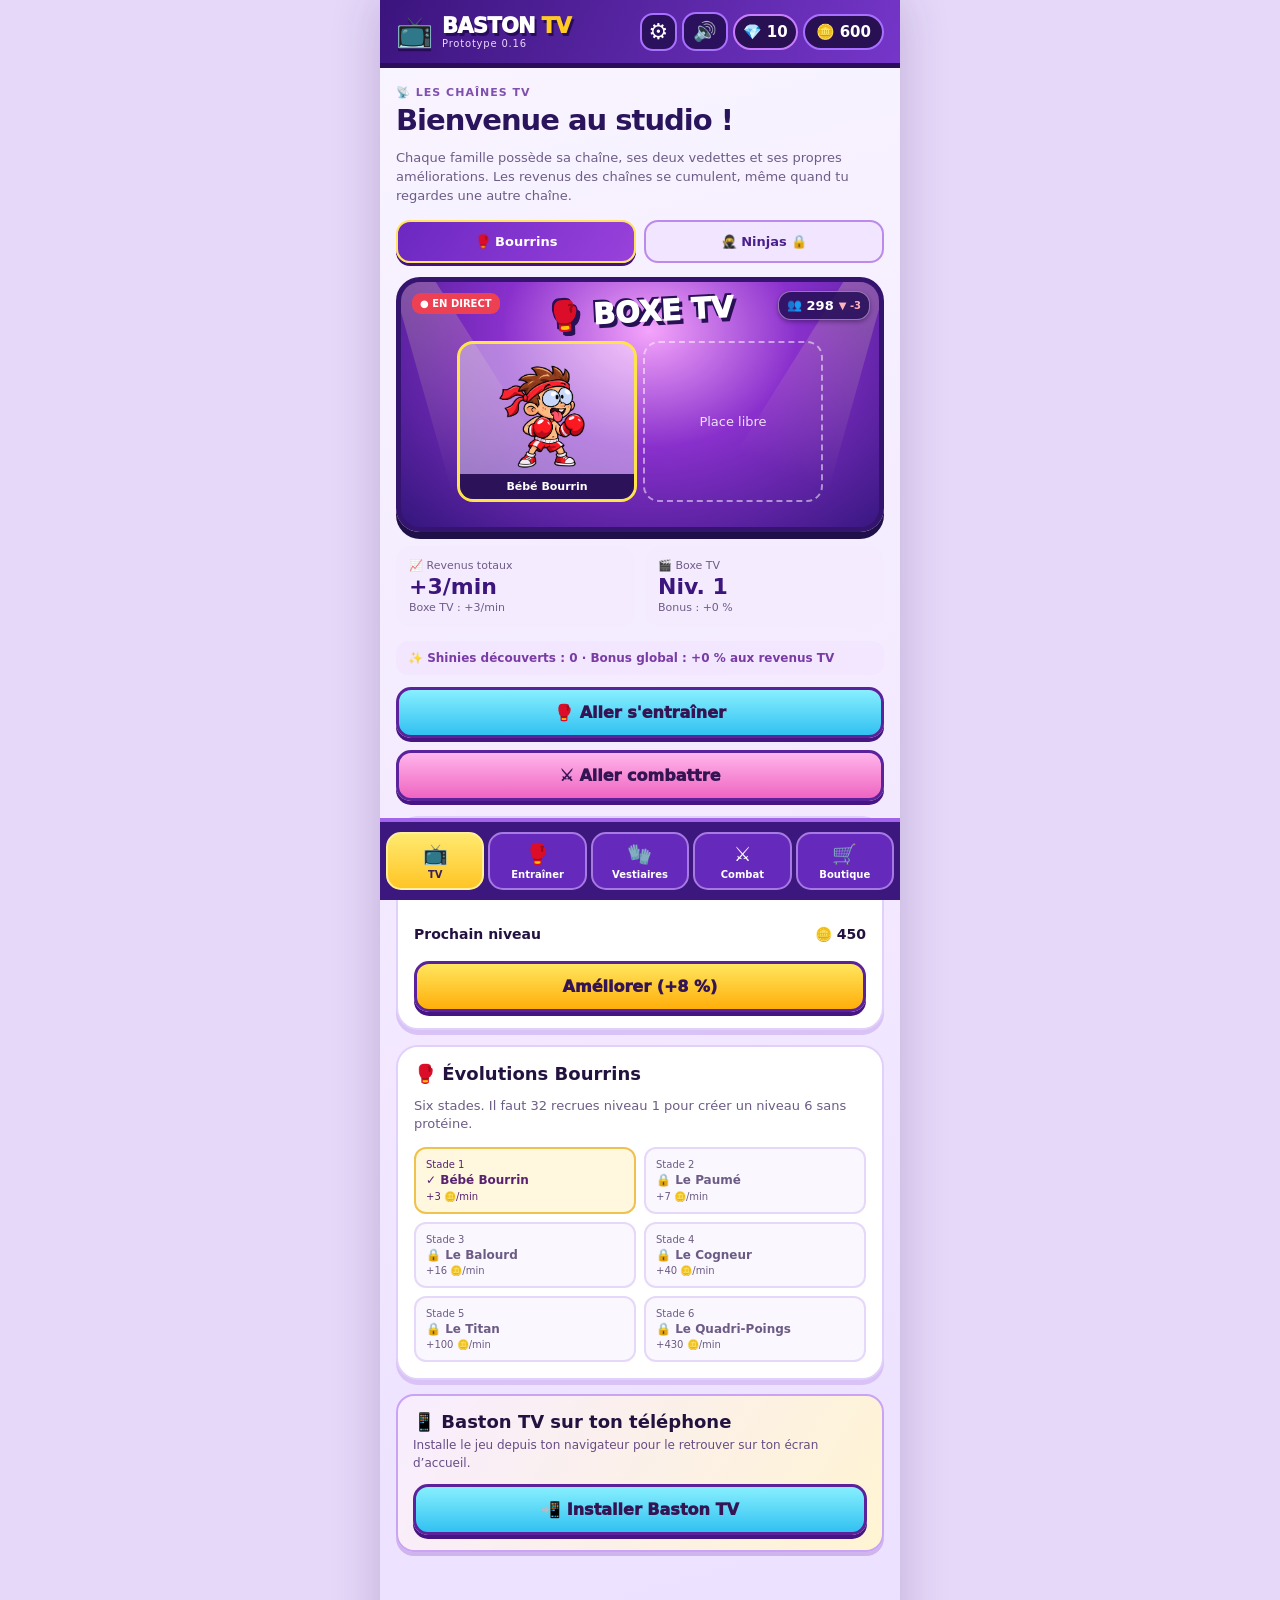
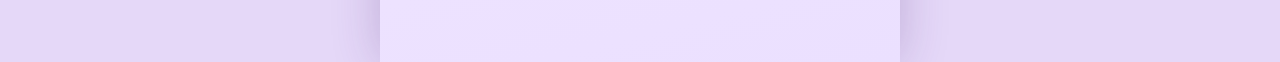
==== index.html @ b224897b "Add files via upload" ====
<!doctype html>
<html lang="fr">
<head>
  <meta charset="UTF-8">
  <meta name="viewport" content="width=device-width, initial-scale=1, viewport-fit=cover">
  <meta name="theme-color" content="#5421a8">
  <meta name="description" content="Baston TV : collectionne des boxeurs, frappe les points faibles et fais grandir ta chaîne !">
  <link rel="manifest" href="./manifest.webmanifest">
  <link rel="icon" type="image/png" href="./assets/icon-192.png">
  <link rel="apple-touch-icon" href="./assets/icon-192.png">
  <link rel="stylesheet" href="./styles.css">
  <title>Baston TV — Prototype 0.16</title>
</head>
<body>
  <div class="app-shell">
    <header class="topbar">
      <div class="brand"><span class="brand-icon" aria-hidden="true">📺</span><div><strong>BASTON <span>TV</span></strong><small>Prototype 0.16</small></div></div>
      <div class="header-tools"><button class="settings-toggle" type="button" data-view="settings" title="Paramètres" aria-label="Ouvrir les paramètres">⚙️</button><button id="sound-toggle" class="sound-toggle" type="button" data-action="toggle-sound" aria-pressed="true" aria-label="Couper les sons" title="Activer ou couper les sons">🔊</button><div class="money gem-balance" aria-label="Solde de gemmes"><span aria-hidden="true">💎</span><strong id="gems-live">10</strong></div><div class="money" aria-label="Solde de pièces"><span aria-hidden="true">🪙</span><strong id="coins-live">600</strong></div></div>
    </header>
    <main id="screen" class="screen" aria-live="polite"></main>
    <nav class="navbar" aria-label="Navigation principale">
      <button class="nav-btn selected" type="button" data-view="home"><span aria-hidden="true">📺</span><small>TV</small></button>
      <button class="nav-btn" type="button" data-view="gym"><span aria-hidden="true">🥊</span><small>Entraîner</small></button>
      <button class="nav-btn" type="button" data-view="collection"><span aria-hidden="true">🧤</span><small>Vestiaires</small></button>
      <button class="nav-btn" type="button" data-view="combat"><span aria-hidden="true">⚔️</span><small>Combat</small></button>
      <button class="nav-btn" type="button" data-view="later"><span aria-hidden="true">🛒</span><small>Boutique</small></button>
    </nav>
  </div>
  <div id="toast" class="toast" role="status" aria-live="polite"></div>
  <dialog class="install-dialog" id="install-dialog" aria-labelledby="install-title"><h2 id="install-title">📱 Installer Baston TV</h2><div id="install-help"></div><form method="dialog"><button type="submit" class="install-close">Compris !</button></form></dialog>
  <script defer src="./app.js"></script>
</body>
</html>
---- styles.css ----
:root{color-scheme:light;--violet:#6321bc;--deep:#2a1558;--gold:#ffca24;--cyan:#27d0ea;--pink:#ed52bc;--paper:#fffaf2;--mist:#f4ebff;--line:#e1d0fa;--shadow:0 6px 0 #3e187e; font-family:system-ui,-apple-system,"Segoe UI",sans-serif}
*{box-sizing:border-box}html,body{margin:0;min-height:100%;background:#e5d8f8;color:#231240}body{display:flex;justify-content:center}button{font:inherit;cursor:pointer;touch-action:manipulation}button:focus-visible{outline:3px solid #ffbe15;outline-offset:3px}.app-shell{width:min(100%,520px);min-height:100dvh;background:linear-gradient(165deg,#f9f5ff 0,#f2e7ff 62%,#ebe0ff 100%);display:flex;flex-direction:column;position:relative;box-shadow:0 0 45px #4d27743d}.topbar{position:sticky;top:0;z-index:10;padding:calc(env(safe-area-inset-top) + 12px) 16px 12px;background:linear-gradient(115deg,#3b147d,#7536c9);color:white;display:flex;justify-content:space-between;align-items:center;box-shadow:0 5px 0 #2b0d59}.brand{display:flex;align-items:center;gap:9px}.brand-icon{font-size:30px;filter:drop-shadow(0 3px 0 #260c59)}.brand strong{font-weight:1000;letter-spacing:-.7px;display:block;font-size:21px;text-shadow:2px 3px #290b5b}.brand strong span{color:var(--gold)}.brand small{display:block;font-size:10px;color:#ebd5ff;letter-spacing:.8px}.money{display:flex;align-items:center;gap:5px;background:#281052;border:2px solid #a970ff;border-radius:30px;padding:7px 11px;font-size:15px;white-space:nowrap}.screen{padding:18px 16px 28px;flex:1}.navbar{position:sticky;bottom:0;z-index:11;display:grid;grid-template-columns:repeat(4,1fr);gap:6px;background:#3c177e;padding:10px 10px calc(env(safe-area-inset-bottom) + 10px);border-top:4px solid #a264eb}.nav-btn{display:flex;flex-direction:column;align-items:center;gap:3px;background:#652abb;color:white;border:2px solid #a779e3;border-radius:15px;padding:8px 1px;min-width:0}.nav-btn span{font-size:23px}.nav-btn small{font-size:11px;font-weight:800}.nav-btn.selected{background:linear-gradient(#ffe96f,#ffc525);color:#3b2059;border-color:#ffef9a}.kicker{display:inline-flex;align-items:center;gap:6px;font-size:11px;font-weight:900;letter-spacing:1px;color:#8050ae;text-transform:uppercase}.h1{margin:5px 0 8px;font-size:29px;line-height:1.08;letter-spacing:-1px;color:#2a145c}.muted{color:#6c5d86;font-size:13px;line-height:1.45}.pill{display:inline-block;border-radius:100px;background:#eee1ff;color:#6823b9;font-weight:850;padding:6px 11px;font-size:12px}.card{background:#fff;border:2px solid var(--line);border-radius:22px;padding:16px;margin-top:15px;box-shadow:0 5px 0 #d9c2f5}.card h2{margin:0 0 10px;font-size:18px}.tv-stage{background:radial-gradient(ellipse at 52% 20%,#f4a4fb 0,#8930cc 42%,#33167c 100%);border-radius:24px;border:5px solid #35146f;min-height:255px;position:relative;overflow:hidden;box-shadow:0 7px 0 #1f1049}.tv-stage::before,.tv-stage::after{content:"";position:absolute;top:-30px;width:100px;height:230px;opacity:.25;background:linear-gradient(#fff8a4,#fff0);clip-path:polygon(33% 0,66% 0,100% 100%,0 100%)}.tv-stage::before{left:0;transform:rotate(-24deg)}.tv-stage::after{right:0;transform:rotate(24deg)}.stage-logo{position:relative;z-index:1;text-align:center;color:#fff;transform:rotate(-3deg);font-size:29px;font-weight:1000;text-shadow:3px 4px 0 #281055,-2px -2px 0 #281055;margin-top:13px}.stage-logo span{color:#ffde25}.on-air{position:relative;z-index:1;display:flex;gap:6px;justify-content:center;margin:12px 12px 0}.fighter-onair{background:#fff6;border:3px solid #fee34b;border-radius:16px;flex:1;max-width:180px;text-align:center;overflow:hidden;min-height:153px}.fighter-onair img{display:block;width:100%;height:130px;object-fit:contain;object-position:bottom}.fighter-onair strong{display:block;background:#2b1259;color:#fff;padding:6px 2px;font-size:11px}.empty-slot{display:flex;align-items:center;justify-content:center;color:white;opacity:.85;border:2px dashed #fff9;border-radius:16px;flex:1;max-width:180px;font-size:13px}.live-label{position:absolute;top:11px;left:11px;z-index:2;background:#ee4053;color:white;border-radius:9px;padding:5px 8px;font-size:10px;font-weight:900}.stat-grid{display:grid;grid-template-columns:1fr 1fr;gap:10px;margin-top:14px}.stat{background:var(--mist);border-radius:15px;padding:13px;display:flex;flex-direction:column;gap:2px}.stat b{font-size:22px;color:#3d167d}.stat small{font-size:11px;color:#6e5c87}.action{background:linear-gradient(180deg,#ffe65d,#ffae0a);color:#351453;border:3px solid #5c229c;border-radius:15px;padding:13px 15px;font-weight:1000;box-shadow:0 4px 0 #471483;width:100%;margin-top:12px}.action.secondary{background:linear-gradient(180deg,#88efff,#31c1f1)}.action.pink{background:linear-gradient(180deg,#ffb5eb,#ef65c1)}.action:disabled{filter:grayscale(.85);opacity:.58;cursor:not-allowed;box-shadow:none}.action:active:not(:disabled){transform:translateY(3px);box-shadow:0 1px 0 #471483}.subnote{font-size:11px;color:#817193;margin:12px 0 0}.tip{background:#fff8de;border:1px solid #f9e197;padding:12px 14px;border-radius:14px;font-size:12px;line-height:1.45;margin-top:15px}.price{display:flex;justify-content:space-between;align-items:center;font-size:14px;font-weight:750;padding:7px 0}.bag-arena{background:linear-gradient(#d1bdf2 0 17%,#fff 17% 86%,#d8bddb 86%);min-height:345px;border:3px solid #6c37a7;border-radius:21px;display:flex;justify-content:center;align-items:center;position:relative;overflow:hidden;user-select:none;touch-action:manipulation}.bag-cable{position:absolute;height:48px;width:9px;top:0;background:repeating-linear-gradient(0deg,#29203d 0 8px,#635579 8px 11px);border-radius:3px}.bag{width:min(54%,215px);height:285px;position:relative;margin-top:20px;border-radius:43% 43% 22% 22%/18% 18% 10% 10%;background:linear-gradient(100deg,#8d183e,#f44955 24%,#cc294a 71%,#771848);border:5px solid #4b1745;box-shadow:inset 14px 2px 12px #ffffff35,12px 10px 0 #27115828}.bag::after{content:"★";position:absolute;top:44%;left:50%;transform:translate(-50%,-50%);font-size:60px;color:#ffd65b6b;pointer-events:none}.spot{position:absolute;z-index:2;width:62px;height:62px;border:4px solid white;border-radius:50%;background:radial-gradient(circle,#ffe856 0 20%,#ff8d22 22% 38%,#ec315a 40% 60%,#ffffff 62% 66%,#fe3a7c 69%);transform:translate(-50%,-50%);box-shadow:0 0 0 5px #fff7,0 0 24px #ffdd35;animation:pop .15s ease-out;touch-action:manipulation}@keyframes pop{from{transform:translate(-50%,-50%) scale(.5)}to{transform:translate(-50%,-50%) scale(1)}}.train-stat{display:flex;justify-content:space-between;gap:6px;font-size:13px;font-weight:900;padding:8px 0}.progress{background:#eee5f5;border-radius:100px;overflow:hidden;height:12px;border:1px solid #dbcaec}.progress > span{display:block;background:linear-gradient(90deg,#ffbd24,#ffeb68);height:100%;width:0%;transition:width .12s linear}.eq-grid{display:grid;grid-template-columns:repeat(2,1fr);gap:10px}.eq-item{display:flex;align-items:center;justify-content:space-between;border:2px solid #ead6ff;border-radius:14px;padding:12px;background:#fcf9ff;font-size:14px;font-weight:750}.eq-item span:first-child{font-size:23px;margin-right:7px}.eq-item.ready{border-color:#94d69f;background:#effff3}.fighter-grid{display:grid;grid-template-columns:repeat(2,1fr);gap:12px}.fighter-card{background:#faf6ff;border:2px solid #dec9fc;border-radius:15px;overflow:hidden;text-align:center}.fighter-card img{width:100%;height:130px;object-fit:contain}.fighter-card b{display:block;font-size:13px;padding:1px 5px}.fighter-card small{display:block;padding:2px 5px 10px;color:#775e91}.fusion-line{display:flex;align-items:center;gap:8px;justify-content:space-between;background:#f6eefe;border-radius:13px;padding:10px 12px;margin:8px 0;font-size:13px;font-weight:750}.fusion-line button{border-radius:9px;background:#7029c3;color:#fff;border:0;padding:8px 10px;font-weight:900;font-size:12px}.welcome{display:flex;gap:10px;align-items:center}.welcome img{width:88px;height:94px;object-fit:contain}.reward-list{display:flex;gap:8px;flex-wrap:wrap;margin-top:10px}.reward-bubble{background:#f0e1ff;border:2px solid #d6b6f7;border-radius:100px;padding:8px 11px;font-weight:850;font-size:13px}.toast{position:fixed;z-index:99;bottom:96px;max-width:min(90vw,440px);left:50%;transform:translate(-50%,15px);background:#28124b;color:#fff;padding:12px 16px;border-radius:14px;box-shadow:0 4px 12px #150b3c5b;text-align:center;font-weight:750;font-size:13px;opacity:0;pointer-events:none;transition:opacity .2s,transform .2s}.toast.visible{opacity:1;transform:translate(-50%,0)}.mini-muted{font-size:12px;color:#75648c}.mini-title{margin:0 0 4px;font-weight:900;font-size:16px}.soon{opacity:.72;text-align:center;padding:28px 12px}.soon .big{font-size:55px}@media(prefers-reduced-motion:reduce){*,*:before,*:after{animation-duration:.01ms!important;transition:none!important}}@media(max-width:365px){.screen{padding:14px 11px}.topbar{padding-left:11px;padding-right:11px}.stat b{font-size:19px}.on-air{margin-left:7px;margin-right:7px}}


/* v0.2 — Les sprites sont nos images fixes : CSS leur ajoute deux poses simples. */
.navbar{grid-template-columns:repeat(5,minmax(0,1fr));gap:4px;padding-left:6px;padding-right:6px}
.nav-btn{padding:8px 0}
.nav-btn span{font-size:20px}
.nav-btn small{font-size:10px}
.breathing{animation:idle-bob 1.35s ease-in-out infinite alternate;transform-origin:50% 86%;will-change:transform}
.fighter-onair:nth-child(2) img{animation-delay:-.6s}
@keyframes idle-bob{0%{transform:translateY(2px) rotate(-1deg) scaleY(.985)}100%{transform:translateY(-5px) rotate(1.2deg) scaleY(1.015)}}
.gym-boxer{position:absolute;z-index:2;bottom:4px;left:-7px;width:34%;max-width:142px;max-height:220px;object-fit:contain;object-position:bottom;pointer-events:none;filter:drop-shadow(0 6px 1px #29134d55)}
.gym-boxer.gym-punch{animation:gym-strike .33s ease-out 1}
.bag.bag-hit{animation:bag-impact .34s ease-in-out 1}
@keyframes gym-strike{0%,100%{transform:translateX(0) rotate(0)}45%{transform:translateX(22px) rotate(9deg) scale(1.06)}}
@keyframes bag-impact{0%,100%{transform:rotate(0)}35%{transform:rotate(7deg) translateX(8px)}75%{transform:rotate(-3deg) translateX(-3px)}}
.fight-top{display:flex;gap:8px;align-items:center;margin:15px 0}
.combat-unit{flex:1;min-width:0;font-size:12px}
.combat-unit strong{display:block;white-space:nowrap;overflow:hidden;text-overflow:ellipsis}
.combat-unit.right{text-align:right}
.combat-unit small{display:block;font-size:11px;margin-top:4px;color:#645279;font-weight:800}
.versus-label{color:#7a2ccc;font-weight:1000;font-size:18px;text-shadow:1px 1px white}
.hpbar{height:13px;background:#efc8ce;border:2px solid #672d63;border-radius:12px;overflow:hidden;margin-top:4px}
.hpbar span{display:block;height:100%;background:linear-gradient(90deg,#56d98a,#19ab67);transition:width .24s ease-out}
.fight-arena{height:298px;position:relative;overflow:hidden;border:5px solid #40167f;border-radius:22px;background:radial-gradient(ellipse at 50% 30%,#a0dbff 0%,#758fea 35%,#6429a8 80%,#42167b 100%);box-shadow:0 7px 0 #2c0f56}
.fight-arena:before{content:"";position:absolute;inset:5% 0 25%;background:repeating-linear-gradient(90deg,transparent 0 28px,#ffffff12 28px 34px);opacity:.5}
.fight-live{position:absolute;top:10px;left:10px;color:white;background:#ef3660;border-radius:8px;padding:5px 9px;font-size:10px;font-weight:1000;z-index:3}
.ring-glow{position:absolute;left:10%;width:80%;height:90%;background:radial-gradient(ellipse at 50% 50%,#c7d7ff60,transparent 70%)}
.ring-floor{position:absolute;bottom:0;left:0;width:100%;height:26%;border-top:6px solid #fff4a8;background:repeating-linear-gradient(90deg,#44217b,#44217b 26px,#512484 26px,#512484 52px)}
.fight-actor{position:absolute;bottom:15%;width:48%;height:78%;z-index:2;display:flex;align-items:flex-end;justify-content:center;transform-origin:50% 90%}
.fight-actor img{display:block;width:100%;height:100%;object-fit:contain;object-position:center bottom;filter:drop-shadow(0 9px 2px #130c3540)}
.player-actor{left:2%}
.enemy-actor{right:2%;transform:scaleX(-1)}
.fight-preview .fight-actor{width:47%}
.fight-preview .ring-versus{position:absolute;z-index:4;left:50%;top:36%;transform:translate(-50%,-50%) rotate(-9deg);font-size:38px;font-weight:1000;color:#ffe030;text-shadow:3px 4px 0 #351170,-1px -1px white}
.fight-actor.jabbing{animation:jab-forward .55s cubic-bezier(.2,.8,.2,1) both}
.fight-actor.uppercut{animation:uppercut-forward .55s cubic-bezier(.2,.8,.2,1) both}
.fight-actor.taking-hit{animation:hit-shudder .42s ease-out both}
.enemy-actor.jabbing{animation:enemy-jab .5s ease-out both}
.enemy-actor.taking-hit{animation:enemy-hit .42s ease-out both}
@keyframes jab-forward{0%,100%{transform:translateX(0) rotate(0)}52%{transform:translateX(40%) rotate(11deg) scale(1.08)}}
@keyframes uppercut-forward{0%,100%{transform:translate(0,0) rotate(0)}52%{transform:translate(39%,-17px) rotate(-13deg) scale(1.11)}}
@keyframes hit-shudder{0%,100%{transform:translateX(0) rotate(0);filter:brightness(1)}22%{transform:translateX(-9px) rotate(-6deg);filter:brightness(1.45)}58%{transform:translateX(7px) rotate(3deg)}}
@keyframes enemy-jab{0%,100%{transform:scaleX(-1) translateX(0) rotate(0)}50%{transform:scaleX(-1) translateX(40%) rotate(10deg) scale(1.08)}}
@keyframes enemy-hit{0%,100%{transform:scaleX(-1) translateX(0) rotate(0);filter:brightness(1)}22%{transform:scaleX(-1) translateX(-9px) rotate(-6deg);filter:brightness(1.45)}58%{transform:scaleX(-1) translateX(6px) rotate(4deg)}}
.floating-damage{position:absolute;z-index:6;top:5%;left:35%;color:#ffdf2d;font-size:30px;font-weight:1000;-webkit-text-stroke:1px #a32a4a;text-shadow:2px 3px #551767;pointer-events:none;animation:damage-float .85s ease-out forwards}
@keyframes damage-float{0%{opacity:0;transform:translateY(18px) scale(.7)}24%{opacity:1;transform:translateY(-12px) scale(1.3)}100%{opacity:0;transform:translateY(-64px) scale(1)}}
.fight-actions{display:grid;grid-template-columns:1fr 1fr;gap:9px;margin-top:4px}
.fight-actions .action{font-size:13px;padding:15px 5px;min-height:56px}
.combat-log{min-height:43px;margin:16px 3px 0;text-align:center;font-size:14px;font-weight:850;color:#5b2388}
.fight-banner{position:absolute;z-index:8;top:45%;left:50%;transform:translate(-50%,-50%) rotate(-5deg);font-size:28px;font-weight:1000;color:#ffe641;white-space:nowrap;text-shadow:3px 4px 0 #49206f,-1px -1px 0 #fff;animation:banner-pop .48s ease-out both}
@keyframes banner-pop{from{transform:translate(-50%,-50%) scale(.3) rotate(-15deg)}to{transform:translate(-50%,-50%) rotate(-5deg) scale(1)}}
@media(prefers-reduced-motion:reduce){.breathing,.gym-boxer.gym-punch,.bag.bag-hit,.fight-actor.jabbing,.fight-actor.uppercut,.fight-actor.taking-hit,.enemy-actor.jabbing,.enemy-actor.taking-hit,.floating-damage,.fight-banner{animation:none!important}}
@media(max-width:365px){.nav-btn span{font-size:18px}.nav-btn small{font-size:9px}.fight-actions .action{font-size:12px}}


/* v0.3 — sprites détourés + entraînement plus exigeant */
.fighter-card img,.fighter-onair img,.fight-actor img,.gym-boxer{background:transparent !important}
.gym-boxer,.fight-actor img,.fighter-card img,.fighter-onair img{image-rendering:auto;mix-blend-mode:normal}
.spot{width:54px;height:54px}
.marker{position:absolute;z-index:9;transform:translate(-50%,-50%);font-size:34px;font-weight:1000;pointer-events:none;animation:marker-pop .65s ease-out forwards;text-shadow:0 2px 0 #fff,0 0 8px #fff}
.marker-miss{color:#ff3158}.marker-good{color:#38c76d}
@keyframes marker-pop{0%{opacity:0;transform:translate(-50%,-35%) scale(.5)}20%{opacity:1;transform:translate(-50%,-50%) scale(1.18)}100%{opacity:0;transform:translate(-50%,-88%) scale(.9)}}
.bag-arena{cursor:crosshair}
.fight-actor img,.gym-boxer{filter:drop-shadow(0 8px 3px #120a3235)}
.fight-actor.jabbing img,.fight-actor.uppercut img,.enemy-actor.jabbing img,.taking-hit img,.gym-boxer.gym-punch{will-change:transform}

/* v0.4 — audio activable, QTE plus lisibles et impacts cartoon. */
.header-tools{display:flex;align-items:center;gap:7px}
.sound-toggle{border:2px solid #a970ff;border-radius:14px;background:#2b115d;color:#fff;padding:7px 9px;min-width:41px;min-height:39px;font-size:19px;line-height:1}
.sound-toggle:active{transform:scale(.94)}
.train-stat{font-size:12px;gap:4px;flex-wrap:wrap}
.gym-status{position:absolute;z-index:4;top:8px;left:50%;transform:translateX(-50%);font-size:12px;font-weight:1000;white-space:nowrap;color:#b62a54;background:#fffefaeb;border:2px solid #fff;border-radius:30px;padding:5px 9px;pointer-events:none}
.gym-status.positive{color:#127e50}
.bounce-label{animation:bounce-label .25s ease-out both}
@keyframes bounce-label{from{transform:translateX(-50%) scale(.8)}to{transform:translateX(-50%) scale(1)}}
.marker{font-size:27px;text-shadow:1px 2px 0 #fff,0 0 8px #fff}
.spot::before{content:"";position:absolute;inset:-7px;border:3px solid #ffe677;border-radius:100%;animation:spot-timer .98s linear forwards;pointer-events:none}
@keyframes spot-timer{from{opacity:1;transform:scale(1.06)}to{opacity:.02;transform:scale(.45)}}
.impact-fx{position:absolute;z-index:10;transform:translate(-50%,-50%);font-weight:1000;font-size:25px;color:#ffe95d;line-height:1;white-space:nowrap;-webkit-text-stroke:1.5px #77265a;text-shadow:2px 3px #311356;pointer-events:none;animation:impact-splash .52s ease-out forwards}
.impact-fx.impact-heavy{font-size:35px;color:#ffbb40}
@keyframes impact-splash{0%{opacity:0;transform:translate(-50%,-50%) scale(.25) rotate(-28deg)}22%{opacity:1;transform:translate(-50%,-50%) scale(1.3) rotate(-8deg)}65%{opacity:1;transform:translate(-50%,-70%) scale(1)}100%{opacity:0;transform:translate(-50%,-110%) scale(1.1)}}
.fight-arena.arena-shake{animation:arena-pulse .22s ease-in-out}
.bag-arena.arena-shake{animation:arena-pulse .18s ease-in-out}
@keyframes arena-pulse{0%,100%{filter:brightness(1);transform:translateX(0)}35%{filter:brightness(1.16);transform:translateX(-3px)}70%{transform:translateX(3px)}}
.fight-actor.knocked-out{animation:knocked-out-player .75s ease-out both !important}
.enemy-actor.knocked-out{animation:knocked-out-enemy .75s ease-out both !important}
@keyframes knocked-out-player{to{transform:translate(-14px,30px) rotate(-76deg);opacity:.84}}
@keyframes knocked-out-enemy{to{transform:scaleX(-1) translate(-14px,30px) rotate(-76deg);opacity:.84}}
@media(prefers-reduced-motion:reduce){.impact-fx,.arena-shake,.knocked-out,.bounce-label,.spot::before{animation:none!important}}
@media(max-width:360px){.sound-toggle{padding:6px;min-width:36px}.money{font-size:13px;padding:7px 8px}.brand strong{font-size:19px}}


/* v0.7 — Audience live, vestiaires animés, fusion par glisser-déposer, K.O. grand format */
.viewers-live{position:absolute;right:9px;top:9px;z-index:5;background:#271058dd;border:1px solid #f8d8ff80;color:white;display:flex;align-items:center;gap:5px;border-radius:13px;padding:6px 8px;font-size:12px;font-weight:800;box-shadow:0 2px 4px #18072c66}
.viewers-live b{font-size:13px;font-variant-numeric:tabular-nums}.viewers-change{font-size:10px;font-weight:900}.viewers-change.up{color:#aaf3c2}.viewers-change.down{color:#ffb1bd}
.locker-panel{overflow:hidden}.locker-heading{display:flex;align-items:center;justify-content:space-between;gap:7px;flex-wrap:wrap}.locker-heading h2{margin-bottom:4px}.locker-help{font-size:10px;color:#7c4e9c;font-weight:800}
.locker-onair-strip{display:flex;gap:10px;justify-content:center;padding:9px;background:linear-gradient(145deg,#8e5bd3,#432090);border:2px solid #56318f;border-radius:16px;min-height:140px}
.locker-on-air{position:relative;left:auto;top:auto;background:#fff7;border-radius:12px;border:2px solid #fad65f;flex:0 1 128px;max-width:140px;padding:5px;min-height:128px}.locker-air-empty{display:grid;place-items:center;flex:1;border:2px dashed #fff7;color:white;font-size:12px;border-radius:12px}
.locker-room{height:var(--locker-height,290px);position:relative;overflow:hidden;border:3px solid #60309c;border-radius:17px;background:linear-gradient(180deg,#b7a1dc 0%,#d3c4f1 47%,#d7b78a 48%,#f7d4a2 100%);margin-top:12px;isolation:isolate}
.locker-room::before{content:"";position:absolute;inset:0 0 52%;background:repeating-linear-gradient(90deg,transparent 0 62px,#7b61ad24 62px 67px);pointer-events:none}
.locker-room::after{content:"";position:absolute;left:0;right:0;bottom:0;height:20%;background:repeating-linear-gradient(90deg,#d8ab70a3 0 68px,#edc18bba 68px 73px);pointer-events:none;z-index:0}
.locker-poster{position:absolute;left:14px;top:10px;background:#5a299c;color:#fff4ab;transform:rotate(-4deg);border:3px solid #f4d15a;border-radius:10px;padding:7px;font-size:11px;font-weight:1000}
.locker-bench{position:absolute;right:20px;bottom:25%;width:38%;height:19px;background:#9d533d;border:3px solid #57263a;border-radius:6px;box-shadow:0 13px 0 -2px #774154;opacity:.8}
.locker-fighter{cursor:grab;touch-action:none;user-select:none;-webkit-user-select:none;display:flex;align-items:center;flex-direction:column;justify-content:flex-end;isolation:isolate;z-index:3;position:relative;outline:0;color:#371657}
.locker-fighter:focus-visible{outline:3px solid #ffe65a;outline-offset:2px}
.locker-wander{position:absolute;left:var(--lx);top:var(--ly);width:74px;height:114px;transform:translate(-50%,-40%);animation:locker-walk var(--duration,3.3s) ease-in-out infinite alternate;animation-delay:var(--delay)}
.locker-character{width:100%;height:90px;position:relative;display:flex;justify-content:center;align-items:end;pointer-events:none}
.locker-character img{max-width:100%;height:100%;object-fit:contain;object-position:bottom;pointer-events:none;filter:drop-shadow(0 4px 1px #2c164f5b)}
.locker-level{position:absolute;top:4px;right:-5px;padding:2px 4px;font-size:9px;font-weight:1000;background:#ffdb49;color:#4e2466;border:1px solid #7934ad;border-radius:8px}
.locker-name{background:#f9f2ffed;font-size:10px;font-weight:900;border-radius:9px;padding:2px 6px;text-align:center;white-space:nowrap;pointer-events:none}
.locker-room .locker-fighter:nth-child(odd){animation-direction:alternate-reverse}
@keyframes locker-walk{0%{transform:translate(calc(-50% - var(--distance)), -40%) scale(.96)}100%{transform:translate(calc(-50% + var(--distance)), -43%) scale(1.045)}}
.locker-on-air .locker-character{height:90px}.locker-on-air .locker-name{color:white;background:#451a86}.locker-on-air{cursor:grab}
.locker-empty{position:absolute;inset:auto 17px 12px;background:#fff7;border-radius:10px;font-weight:800;text-align:center;color:#623b79;padding:12px;font-size:12px;z-index:2}
.locker-fighter.drag-source{opacity:.35;animation-play-state:paused}
.locker-fighter.drop-ok .locker-character,.locker-fighter.selected-for-fusion .locker-character{outline:3px dashed #35d77c;outline-offset:1px;border-radius:13px;background:#a6f2af50}
.locker-fighter.drop-no .locker-character{outline:3px solid #ff637b;border-radius:12px}
.locker-drag-ghost{position:fixed!important;z-index:1000!important;pointer-events:none!important;margin:0!important;transform:none!important;animation:none!important;filter:drop-shadow(0 5px 7px #310e6677) brightness(1.14);opacity:.96;touch-action:none}
.locker-room.fusion-flash{animation:locker-fuse-flash .65s ease-out}
@keyframes locker-fuse-flash{0%,100%{filter:brightness(1)}35%{filter:brightness(1.9) saturate(1.3)}60%{filter:brightness(1.2)}}
.fight-end-overlay{position:absolute;z-index:20;inset:0;display:flex;align-items:center;justify-content:center;flex-direction:column;gap:12px;background:#34146ab8;text-align:center;animation:fade-in-fight .3s ease-out both}
.fight-end-overlay strong{font-weight:1000;font-size:clamp(37px,10vw,67px);line-height:.95;letter-spacing:-1px;color:#ffdf3d;-webkit-text-stroke:1.2px #582183;text-shadow:3px 5px #1c0939,0 0 22px #ffd93f80;transform:rotate(-4deg);max-width:100%;overflow-wrap:anywhere}
.fight-end-overlay span{font-size:19px;font-weight:1000;color:white;background:#6528aaed;padding:8px 13px;border-radius:10px}
.fight-end-overlay.lose strong{color:#ff879e;text-shadow:3px 5px #1c0939,0 0 18px #ff597d99}
@keyframes fade-in-fight{from{opacity:0}to{opacity:1}}
@media(prefers-reduced-motion:reduce){.locker-wander,.locker-room.fusion-flash,.fight-end-overlay{animation:none!important}}
@media(max-width:365px){.locker-wander{width:62px;height:106px}.locker-on-air{max-width:125px}.locker-on-air .locker-character{height:78px}.viewers-live{top:38px;right:8px}}


/* Baston TV 0.8 : pieds au sol, shinies, incubateur */
.locker-wander{top:auto!important;bottom:var(--floor-bottom,22px);height:120px;transform:translateX(-50%);animation:locker-walk-floor var(--duration,3.3s) ease-in-out infinite alternate;animation-delay:var(--delay)}
@keyframes locker-walk-floor{0%{transform:translateX(calc(-50% - var(--distance))) scale(.97)}100%{transform:translateX(calc(-50% + var(--distance))) scale(1.025)}}
.locker-room{background:linear-gradient(180deg,#b7a1dc 0%,#d3c4f1 50%,#ead3ae 50%,#edc994 100%)}
.locker-floor{position:absolute;left:0;right:0;height:11px;background:linear-gradient(#ac6d43,#6f385c);border-top:3px solid #fbe1aa;z-index:1;pointer-events:none;opacity:.72}
.locker-room .locker-fighter{z-index:4}.locker-room .locker-bench{z-index:2}
.is-shiny:before,.shiny-fighter:before,.shiny-actor:before{content:"";position:absolute;inset:3% -7%;z-index:0;pointer-events:none;background:radial-gradient(ellipse, #fce86ac4 6%, #ffb83670 37%, #ff6a6f25 62%, transparent 75%);filter:blur(7px);animation:shiny-pulse 1.8s ease-in-out infinite alternate}
.is-shiny,.shiny-fighter,.shiny-actor{position:relative;isolation:isolate}
.is-shiny img,.shiny-fighter img,.shiny-actor img{position:relative;z-index:1;filter:drop-shadow(0 0 8px #ffd44b) drop-shadow(0 0 3px #fbd256)!important}
.shiny-fighter{border-color:#ffdb3b;box-shadow:0 0 14px #ffdd59b0}
.is-shiny .locker-level{background:#ffe65d}
@keyframes shiny-pulse{from{opacity:.55;transform:scale(.96)}to{opacity:1;transform:scale(1.08)}}
.tv-shiny-caption{font-size:12px;color:#793ca5;background:#f2e7ff;padding:10px 12px;border-radius:12px;margin-top:14px;font-weight:750}
.egg-header{display:flex;justify-content:space-between;gap:10px;flex-wrap:wrap;font-size:13px;padding:9px 0}
.egg-grid{display:grid;grid-template-columns:repeat(3,minmax(0,1fr));gap:8px;margin-top:14px}
.egg-slot{border:2px solid #ccb3ed;border-radius:16px;min-height:172px;background:linear-gradient(#f7edff,#ede0ff);display:flex;align-items:center;justify-content:center;flex-direction:column;padding:9px 5px;gap:7px;text-align:center;min-width:0}
.egg-slot strong{font-size:12px;line-height:1.12;color:#542185}.egg-slot small{font-size:10px;color:#73558f;font-weight:750}
.egg-visual{font-size:48px;line-height:1.15;filter:drop-shadow(0 4px 4px #8448ab4a)}
.egg-glowing{filter:drop-shadow(0 0 13px #ffdf4b) drop-shadow(0 0 8px #ff8c38);animation:shiny-pulse 1.6s ease-in-out infinite alternate}
.egg-shiny{border-color:#f3c54c;background:linear-gradient(#fff8d9,#f3e1ff)}
.egg-ready{border-color:#76c995}
.egg-empty{border-style:dashed;opacity:.65}.egg-empty>span{font-size:28px;color:#9767bb}
.egg-button,.egg-test-button{font:inherit;border:0;border-radius:9px;padding:7px 8px;width:100%;font-size:11px;font-weight:900;background:#7024bc;color:#fff;cursor:pointer}
.egg-button:disabled{opacity:.6;cursor:not-allowed}.egg-test-button{font-size:10px;padding:6px 3px;background:#efe0ff;color:#6c2794;border:1px solid #d4b6ea}
.shiny-album{display:grid;grid-template-columns:repeat(4,1fr);gap:8px;margin:10px 0 12px}.album-entry{border-radius:12px;border:2px solid #dac9ec;background:#f0e8f8;text-align:center;padding:12px 3px;display:flex;flex-direction:column;gap:4px;align-items:center;font-size:24px;opacity:.72}.album-entry small{font-size:10px;font-weight:800;color:#67498b}.album-entry.unlocked{background:#fff3c5;border-color:#ffc840;opacity:1;box-shadow:0 0 12px #ffcb5970}
@media(max-width:360px){.egg-visual{font-size:38px}.egg-slot{padding:6px 3px}.egg-test-button{font-size:9px}}
@media(prefers-reduced-motion:reduce){.shiny-fighter:before,.shiny-actor:before,.is-shiny:before,.egg-glowing,.locker-wander{animation:none!important}}

/* v0.9 : choix du boxeur accompagnateur + gemmes */
.gym-choice-panel{margin-top:14px;}
.gym-roster{display:flex;gap:10px;overflow-x:auto;padding:5px 2px 13px;scroll-snap-type:x proximity;-webkit-overflow-scrolling:touch;}
.gym-roster-fighter{position:relative;isolation:isolate;flex:0 0 106px;min-height:146px;background:#f5edff;border:2px solid #d4b4f3;border-radius:14px;padding:8px 5px;color:#4b2277;scroll-snap-align:start;display:flex;flex-direction:column;justify-content:flex-end;align-items:center;gap:3px;transition:transform .12s,border-color .12s;}
.gym-roster-fighter:active{transform:scale(.97)}
.gym-roster-fighter.is-selected{border:3px solid #50ca86;background:linear-gradient(#f8fff9,#f4e4ff);box-shadow:0 3px 0 #20945f;}
.gym-roster-fighter img{position:relative;z-index:1;height:86px;max-width:94px;width:100%;object-fit:contain;object-position:bottom;pointer-events:none;}
.gym-roster-fighter strong,.gym-roster-fighter small,.gym-roster-check{position:relative;z-index:2;}
.gym-roster-fighter strong{font-size:11px;line-height:1.1;white-space:nowrap;}
.gym-roster-fighter small{font-size:10px;color:#78549c}
.gym-roster-check{font-size:10px;font-weight:900;color:#216d46;min-height:14px;}
.gym-companion-actor{position:absolute;left:-7px;bottom:4px;width:34%;max-width:142px;height:222px;z-index:2;pointer-events:none;display:flex;align-items:flex-end;justify-content:center;isolation:isolate;}
.gym-companion-actor .gym-boxer{position:relative;left:auto;bottom:auto;width:100%;max-width:100%;max-height:100%;height:100%;object-fit:contain;object-position:bottom;z-index:2;pointer-events:none;}
.gym-companion-actor.shiny-actor:before{inset:8% -10%;z-index:0;}
.gym-companion-actor.shiny-actor img{filter:drop-shadow(0 0 9px #ffe75b) drop-shadow(0 6px 1px #35165e70)!important;}
.gem-caption{background:#f3eaff;border:1px solid #cfb2fa;border-radius:12px;padding:10px 12px;font-size:13px;color:#5d3587;margin:8px 0;}
.egg-gems-button{background:linear-gradient(130deg,#934ae2,#6d3db4);margin-top:1px;}
.egg-gems-button:disabled{opacity:.48;cursor:not-allowed;}
.header-tools{gap:5px;}
.gem-balance{padding:7px 8px;border-color:#c87efa;}
@media(max-width:390px){.brand strong{font-size:17px}.brand-icon{font-size:24px}.money{font-size:12px;padding:6px 7px}.gem-balance{font-size:12px;padding:6px 7px}.sound-toggle{min-width:34px;padding:6px}}
@media(prefers-reduced-motion:reduce){.gym-roster-fighter{transition:none}}


/* v0.10 — combat : éviter que .shiny-actor (position:relative dans la v0.9)
   remplace le positionnement absolute du combattant dans le ring. */
.fight-arena .fight-actor.shiny-actor{position:absolute;bottom:15%;height:78%;width:48%;}
.fight-preview .fight-actor.shiny-actor{width:47%;}
.fight-arena .fight-actor.shiny-actor img{object-fit:contain;object-position:center bottom;max-height:100%;}
/* Le texte des dégâts est maintenant ajouté à l'arène, non au sprite retourné. */
.fight-arena>.floating-damage{position:absolute;z-index:15;transform-origin:center;white-space:nowrap;direction:ltr;}
/* Installer la PWA : disponible depuis l'accueil. */
.install-panel{margin-top:14px;padding:15px;border-radius:18px;background:linear-gradient(120deg,#f8edff,#fff4d2);border:2px solid #caa4f4;box-shadow:0 4px 0 #d0b4ed;}
.install-panel h2{font-size:18px;margin:0 0 5px;}
.install-panel .action{margin-top:7px;}
.install-panel p{margin:5px 0;font-size:12px;color:#674c85;line-height:1.45;}
.install-dialog{max-width:min(92vw,430px);width:100%;border:3px solid #6b2fb9;border-radius:20px;padding:18px;background:#fffaff;color:#38145d;box-shadow:0 0 0 120vmax #260b4c66;}
.install-dialog::backdrop{background:#260b4c91;}
.install-dialog h2{margin:0 0 10px;font-size:21px;}
.install-dialog p{font-size:14px;line-height:1.55;}
.install-dialog ul{padding-left:22px;font-size:14px;line-height:1.55;}
.install-close{display:block;width:100%;margin-top:14px;padding:12px 18px;border:0;border-radius:12px;color:white;font-weight:900;background:#7836c2;}
@media(max-width:365px){.install-panel{padding:12px}}


/* v0.11 — 6 niveaux et deux silhouettes provisoires en attendant l'art final. */
.evolution-roadmap-grid{display:grid;grid-template-columns:repeat(2,minmax(0,1fr));gap:8px}
.roadmap-step{border:2px solid #e5d8f8;border-radius:12px;background:#faf7ff;padding:10px;display:flex;flex-direction:column;gap:3px;color:#6c5b84}
.roadmap-step strong{font-size:12px;line-height:1.2}.roadmap-step small,.roadmap-step span{font-size:10px}
.roadmap-unlocked{border-color:#efc24f;background:#fff8df;color:#58226f}
.fighter-onair,.locker-character,.gym-roster-fighter,.gym-companion-actor,.fight-actor{position:relative}
.fight-arena .fight-actor,.fight-preview .fight-actor{position:absolute}
.evolution-emblem{position:absolute;z-index:5;pointer-events:none;text-shadow:0 2px 2px #2c1044;line-height:1}
.evolution-five{top:1%;left:50%;transform:translateX(-50%) rotate(-7deg);font-size:24px;animation:crown-bounce 1.35s ease-in-out infinite alternate}
.evolution-six{top:33%;left:4%;right:4%;display:flex;justify-content:space-between;align-items:center;z-index:6;filter:drop-shadow(0 2px 3px #3a164e);animation:extra-gloves 1.4s ease-in-out infinite alternate}
.evolution-six span{display:block;font-size:27px;transform:rotate(-25deg)}.evolution-six span+span{transform:rotate(35deg)}
.fighter-onair.evolution-5 img,.locker-character.evolution-5 img,.gym-roster-fighter.evolution-5 img{filter:drop-shadow(0 0 6px #fd9b3b)}
.fighter-onair.evolution-6 img,.locker-character.evolution-6 img,.gym-roster-fighter.evolution-6 img{filter:drop-shadow(0 0 7px #b87aff)}
.fighter-onair .evolution-five{top:9%}.fighter-onair .evolution-six{top:37%;left:0;right:0}
.locker-character .evolution-five{top:1%;font-size:16px}.locker-character .evolution-six{top:36%;left:0;right:0}.locker-character .evolution-six span{font-size:15px}
.gym-roster-fighter .evolution-five{top:8%;font-size:16px}.gym-roster-fighter .evolution-six{top:33%}.gym-roster-fighter .evolution-six span{font-size:15px}
.gym-companion-actor .evolution-five{top:10%;font-size:16px}.gym-companion-actor .evolution-six{top:46%;left:0;right:0}.gym-companion-actor .evolution-six span{font-size:16px}
.fight-actor .evolution-five{top:10%;font-size:22px}.fight-actor .evolution-six{top:50%;left:-3%;right:-3%}
@keyframes crown-bounce{to{transform:translate(-50%,-4px) rotate(6deg)}}
@keyframes extra-gloves{to{transform:scale(1.06) translateY(-4px)}}
@media(max-width:360px){.evolution-roadmap-grid{gap:5px}.roadmap-step{padding:8px}}
@media(prefers-reduced-motion:reduce){.evolution-five,.evolution-six{animation:none!important}}

/* v0.12 — paramètres, nouvel ordre des illustrations, nouvelles récompenses */
.settings-toggle{display:flex;align-items:center;justify-content:center;border:2px solid #a970ff;background:#2b115d;color:white;border-radius:13px;padding:6px;font-size:22px;min-width:37px;min-height:38px;line-height:1}
.settings-toggle.selected{background:#ffd953;color:#331056;border-color:#ffeab0}
.settings-card h2,.reset-panel h2,.dev-panel h2{margin-bottom:12px}
.settings-slider{display:flex;justify-content:space-between;align-items:center;gap:8px;font-size:13px;font-weight:850;color:#552c80;margin:15px 0 6px}
.settings-slider strong{white-space:nowrap;font-variant-numeric:tabular-nums}
.volume-range{display:block;width:100%;height:24px;accent-color:#7d35d1;cursor:pointer}
.code-form{display:flex;gap:8px;align-items:center}
.code-form input{min-width:0;flex:1;border:2px solid #c6a4e6;border-radius:12px;background:#faf7ff;color:#331750;font:inherit;font-size:15px;padding:12px 10px}
.code-form .action{width:auto;min-width:95px;margin:0;white-space:nowrap;padding:11px 12px}
.dev-panel{border-color:#70d6a4;background:linear-gradient(#f1fff8,#f9f2ff)}
.dev-add{display:flex;gap:8px;align-items:end;margin:9px 0}.dev-add label{flex:1;min-width:0;font-size:12px;font-weight:850}
.dev-add input{display:block;width:100%;margin-top:4px;padding:9px;border:2px solid #d8beee;border-radius:9px;font-size:14px}
.dev-add .action{width:auto;margin:0;padding:10px 11px;font-size:12px}
.dev-eggs{display:grid;grid-template-columns:1fr 1fr;gap:8px}.dev-eggs .action{font-size:12px;padding:10px 6px}
.reset-panel{border-color:#edb5c0}.reset-button{background:linear-gradient(#ff9aa4,#eb435c);color:#fff;border-color:#8d2855}
.reward-empty{color:#895a8f;font-size:13px;font-weight:750}
@media(max-width:440px){.header-tools{gap:3px}.header-tools .money{padding:6px}.settings-toggle{min-width:32px;font-size:19px;padding:5px}.brand strong{font-size:16px}.brand-icon{font-size:23px}}
@media(max-width:365px){.brand-icon{display:none}.money{font-size:11px}.settings-toggle{min-width:29px}.code-form{flex-direction:column;align-items:stretch}.code-form .action{width:100%}}

/* v0.13 adjustments */
.bag-cable{left:50%;transform:translateX(-50%);}
.shop-grid{display:grid;grid-template-columns:repeat(3,1fr);gap:10px}.shop-item{border:2px solid #d9c2f5;border-radius:16px;padding:12px;background:linear-gradient(180deg,#fff,#f4ebff);display:flex;flex-direction:column;gap:6px;align-items:flex-start}.shop-item b{font-size:18px;color:#4a1a90}.shop-item.premium{border-color:#f4c94d;background:linear-gradient(180deg,#fff8db,#fff0c0)}.shop-item .egg-button{width:100%;margin-top:auto}@media(max-width:430px){.shop-grid{grid-template-columns:1fr}}

/* v0.14 — Protéines et arène de précision. */
.protein-shop{border-color:#a0c5e3;background:linear-gradient(180deg,#f2fcff,#e4eeff)}
.protein-panel{border-color:#f2d293;background:linear-gradient(180deg,#fffdf5,#fff5db)}
.protein-label{display:block;font-size:13px;font-weight:900;color:#542185;margin:12px 0 6px}
.protein-select{display:block;max-width:100%;width:100%;font:inherit;font-size:14px;padding:12px;background:white;border:2px solid #d2aeea;color:#351453;border-radius:12px}
.combat-timing-panel{padding:14px 12px;border-color:#7e3fc4;background:linear-gradient(180deg,#fffbff,#f4eaff)}
.combat-timing-title{display:flex;align-items:center;justify-content:space-between;gap:7px;color:#3d167d;font-size:16px}
.combat-timing-title strong{font-weight:1000}
.combat-timing-title span{font-size:12px;font-weight:900;white-space:nowrap;color:#8457a8}
.combat-gauge-hint{font-size:12px;line-height:1.4;color:#6d5186;margin:8px 0 10px}
.combat-defense-best{font-size:12px;font-weight:800;background:#e6f7ff;padding:7px;border-radius:9px;color:#20739b}
.combat-meter{height:38px;border:3px solid #392257;background:#fff;display:flex;overflow:visible;position:relative;border-radius:11px;margin:13px 5px 8px 0;box-shadow:0 3px 0 #d9bff2}
.combat-meter-zone{display:block;height:100%;border-right:2px solid #39184e55}
.combat-meter-zone.zone-0{background:linear-gradient(#f3f1fa,#bab6ce)}
.combat-meter-zone.zone-1{background:linear-gradient(#b1ffa2,#31c864)}
.combat-meter-zone.zone-2{background:linear-gradient(#acebff,#3c8bff)}
.combat-meter-zone.zone-3{background:linear-gradient(#ffb7a5,#ec4661);border-right:0}
.combat-meter-needle{position:absolute;z-index:2;top:-11px;height:51px;width:5px;border-radius:4px;background:#16112c;transform:translateX(-50%);box-shadow:0 0 0 2px white,0 2px 7px #1711338e;pointer-events:none}
.combat-meter-needle::after{content:'▼';position:absolute;color:#15112b;top:-14px;left:50%;font-size:14px;transform:translateX(-50%)}
.combat-meter-legend{display:grid;grid-template-columns:repeat(4,1fr);gap:3px;text-align:center;font-size:10px;font-weight:900;color:#5c4777;margin:10px 0}
.combat-stop-button{font-size:19px;padding:15px 10px;margin-top:12px;min-height:62px;touch-action:manipulation}
.combat-single-pass{text-align:center;margin-top:6px}
.combat-waiting{background:#f6edff;color:#6c439c;padding:12px;border-radius:13px;text-align:center;font-weight:850;font-size:14px}
.fight-speed-banner{display:flex;justify-content:space-between;gap:5px;font-size:11px;color:#5e2c97;font-weight:900;background:#e9dcff;padding:9px;border-radius:11px;margin:12px 0 6px}
.fight-speed-banner span{max-width:49%}
.combat-dev-tests{display:grid;grid-template-columns:1fr 1fr;gap:8px;margin-top:10px}
.combat-dev-tests>small{grid-column:span 2;font-weight:800;color:#76638a}
.combat-dev-tests .action{font-size:12px;padding:9px 6px;margin:0}
.fight-style-preview{display:flex;flex-direction:column;align-items:center;justify-content:flex-end;position:relative;width:100%;height:100%;padding-bottom:14px;filter:drop-shadow(0 9px 2px #130c3540)}
.fight-style-preview span{font-size:clamp(60px,22vw,113px);line-height:1;filter:drop-shadow(0 3px 1px #24114b75)}
.fight-style-preview small{font-weight:1000;font-size:13px;text-transform:uppercase;background:#30145d;color:white;padding:3px 8px;border:2px solid #ffe566;border-radius:12px;white-space:nowrap}
.fight-style-preview.sumo span{transform:scale(1.12)}
.fight-style-preview.ninja{transform:rotate(-3deg)}
.fight-actor.enemy-actor .fight-style-preview{transform:scaleX(-1)}
.fight-actor.enemy-actor .fight-style-preview.ninja{transform:scaleX(-1) rotate(3deg)}
@media(max-width:365px){.combat-timing-panel{padding:12px 8px}.combat-meter-legend{font-size:9px;gap:1px}.fight-style-preview small{font-size:10px}.fight-speed-banner{font-size:10px}}

/* Sumo de démonstration : caricature CSS sans art définitif. */
.fight-style-preview.sumo{transform:none;}
.sumo-doodle{height:165px;width:150px;position:relative;display:flex;align-items:center;flex-direction:column;justify-content:flex-end;filter:drop-shadow(0 8px 2px #1e124451)}
.fight-style-preview .sumo-doodle .sumo-face{position:relative;z-index:4;font-size:47px;line-height:1.1;transform:translateY(17px);}
.sumo-body{height:102px;width:112px;border-radius:55% 55% 45% 45%;border:4px solid #6d3544;background:radial-gradient(ellipse at 33% 22%,#ffe6b9 0,#efb177 55%,#c37658 100%);position:relative;z-index:3;box-shadow:inset -8px -8px 0 #8f4f4333}
.sumo-body::before,.sumo-body::after{content:'';position:absolute;width:27px;height:61px;border:3px solid #763951;border-radius:20px;background:#efb177;top:14px;z-index:-1;}
.sumo-body::before{left:-22px;transform:rotate(24deg)}.sumo-body::after{right:-22px;transform:rotate(-24deg)}
.fight-style-preview .sumo-body .sumo-belt{position:absolute;display:block;width:100%;height:28px;bottom:-1px;left:0;background:linear-gradient(#f8fcff,#f4f7ff 50%,#c3d6ea);border-radius:5px 5px 38px 38px;border-top:4px solid #644076;font-size:0}
.sumo-feet{position:absolute;bottom:-2px;width:89px;height:21px;border-radius:10px;background:#603c63;box-shadow:-30px 0 0 #603c63;z-index:2}
.fight-actor.enemy-actor .fight-style-preview.sumo{transform:scaleX(-1)}
@media(max-width:380px){.sumo-doodle{transform:scale(.83);transform-origin:bottom center}}


/* v0.15 — sac suspendu : corde et sac pivotent autour du même point fixe. */
.bag-swing{position:relative;z-index:3;flex:0 0 auto;width:min(54%,215px);height:315px;transform-origin:50% 0;}
.bag-swing .bag-cable{left:50%;top:0;height:46px;width:9px;transform:translateX(-50%);z-index:1;}
.bag-swing .bag{position:absolute;top:31px;left:0;width:100%;height:284px;margin-top:0;z-index:2;}
.bag-swing.bag-swing-hit{animation:bag-rope-pendulum .75s ease-out both;}
@keyframes bag-rope-pendulum{
  0%{transform:rotate(0)}
  17%{transform:rotate(-6deg)}
  37%{transform:rotate(5deg)}
  60%{transform:rotate(-2.6deg)}
  83%{transform:rotate(1.2deg)}
  100%{transform:rotate(0)}
}
/* Bouton prioritaire : juste après l'illustration du sac. */
.gym-start-cta{margin:13px 0 2px;min-height:53px;}
.gym-start-cta + .gym-choice-panel{margin-top:15px;}
/* v0.15 — petites bagarres de studio, uniquement décoratives. */
.tv-stage .on-air{isolation:isolate;}
.tv-stage .fighter-onair{position:relative;}
.tv-actor{position:relative;height:130px;display:flex;align-items:flex-end;justify-content:center;animation:tv-gentle-bob 1.55s ease-in-out infinite alternate;transform-origin:50% 95%;}
.tv-actor img{display:block;width:100%;height:100%;object-fit:contain;object-position:center bottom;}
.tv-fighter-2 .tv-actor img{transform:scaleX(-1);}
.tv-fighter-2 .tv-actor{animation-delay:-.7s;}
.tv-fighter-1.tv-strike .tv-actor{animation:tv-left-jab .6s ease-out both;}
.tv-fighter-2.tv-strike .tv-actor{animation:tv-right-jab .6s ease-out both;}
.tv-fighter-1.tv-flinch .tv-actor{animation:tv-left-flinch .6s ease-out both;}
.tv-fighter-2.tv-flinch .tv-actor{animation:tv-right-flinch .6s ease-out both;}
@keyframes tv-gentle-bob{0%{transform:translateY(2px) rotate(-1deg)}100%{transform:translateY(-3px) rotate(1deg)}}
@keyframes tv-left-jab{0%,100%{transform:translateX(0)}35%{transform:translateX(17px) rotate(5deg)}65%{transform:translateX(9px)}}
@keyframes tv-right-jab{0%,100%{transform:translateX(0)}35%{transform:translateX(-17px) rotate(-5deg)}65%{transform:translateX(-9px)}}
@keyframes tv-left-flinch{0%,100%{transform:translateX(0)}35%{transform:translateX(-11px) rotate(-5deg)}65%{transform:translateX(-4px)}}
@keyframes tv-right-flinch{0%,100%{transform:translateX(0)}35%{transform:translateX(11px) rotate(5deg)}65%{transform:translateX(4px)}}
.tv-pow{position:absolute;left:50%;top:43%;z-index:6;pointer-events:none;transform:translate(-50%,-50%) rotate(-9deg);font-weight:1000;font-size:clamp(21px,6vw,33px);color:#ffe658;-webkit-text-stroke:1px #3f1764;text-shadow:2px 3px #2e125a;white-space:nowrap;animation:tv-pow-appear .65s ease-out both;}
@keyframes tv-pow-appear{0%{opacity:0;transform:translate(-50%,-50%) scale(.5) rotate(-15deg)}23%{opacity:1;transform:translate(-50%,-68%) scale(1.2) rotate(5deg)}100%{opacity:0;transform:translate(-50%,-105%) scale(1) rotate(-5deg)}}
/* Jauge de précision : aiguille plus fine, bord blanc lisible. */
.combat-meter-needle{width:2px;top:-11px;height:51px;border-radius:1px;box-shadow:0 0 0 1px #fff,0 1px 4px #14112b;}
.combat-meter-needle::after{font-size:12px;top:-14px;}
@media(prefers-reduced-motion:reduce){
 .bag-swing.bag-swing-hit,.tv-actor,.tv-strike .tv-actor,.tv-flinch .tv-actor,.tv-pow{animation:none!important}
}

/* v0.16 — deux familles, canaux et vestiaires spécialisés */
.family-tabs{display:grid;grid-template-columns:repeat(2,minmax(0,1fr));gap:8px;margin:14px 0}
.family-tab{background:#f1e5ff;border:2px solid #bb8bec;color:#4c208c;border-radius:14px;font-weight:900;font-size:13px;padding:12px 6px;min-width:0}
.family-tab.active{color:#fff;background:linear-gradient(120deg,#6c28c2,#9941db);border-color:#ffe361;box-shadow:0 3px 0 #44127a}
.family-tab:disabled{opacity:.58;cursor:not-allowed}
.tv-stage.tv-ninja{background:radial-gradient(ellipse at 50% 10%,#bda0ff 0%,#67309c 56%,#1e153a 100%)}
.tv-ninja .fighter-onair{border-color:#a7ffcf}
.unlock-panel{background:linear-gradient(135deg,#f8efff,#e5d3fd);border-color:#b788e5}
.ninja-locker{background:linear-gradient(135deg,#b3a2e9,#755dba 65%,#4d347a)!important}
.combat-roster{display:grid;grid-template-columns:1fr;gap:8px;max-height:320px;overflow-y:auto;overscroll-behavior:contain;padding:3px}
.combat-roster-entry{display:flex;align-items:center;gap:12px;width:100%;padding:6px 10px;border:2px solid #e6d1ff;background:#f9f4ff;border-radius:14px;text-align:left;color:#351767;font-size:12px;font-weight:900}
.combat-roster-entry img{width:53px;height:57px;object-fit:contain;flex-shrink:0}
.combat-roster-entry span{flex:1;min-width:0}.combat-roster-entry small{display:block;color:#786195;margin-top:3px;font-size:10px}
.combat-roster-entry.is-selected{background:#e9ffe8;border-color:#40bc69}
.egg-family-label{font-size:10px;display:flex;flex-direction:column;gap:4px;font-weight:900;width:100%}
.egg-family-select{width:100%;font-size:12px;padding:5px;border-radius:9px;border:1px solid #c6a5ef;background:white}
@media(max-width:365px){.family-tab{font-size:11px}.combat-roster-entry img{width:43px;height:46px}}
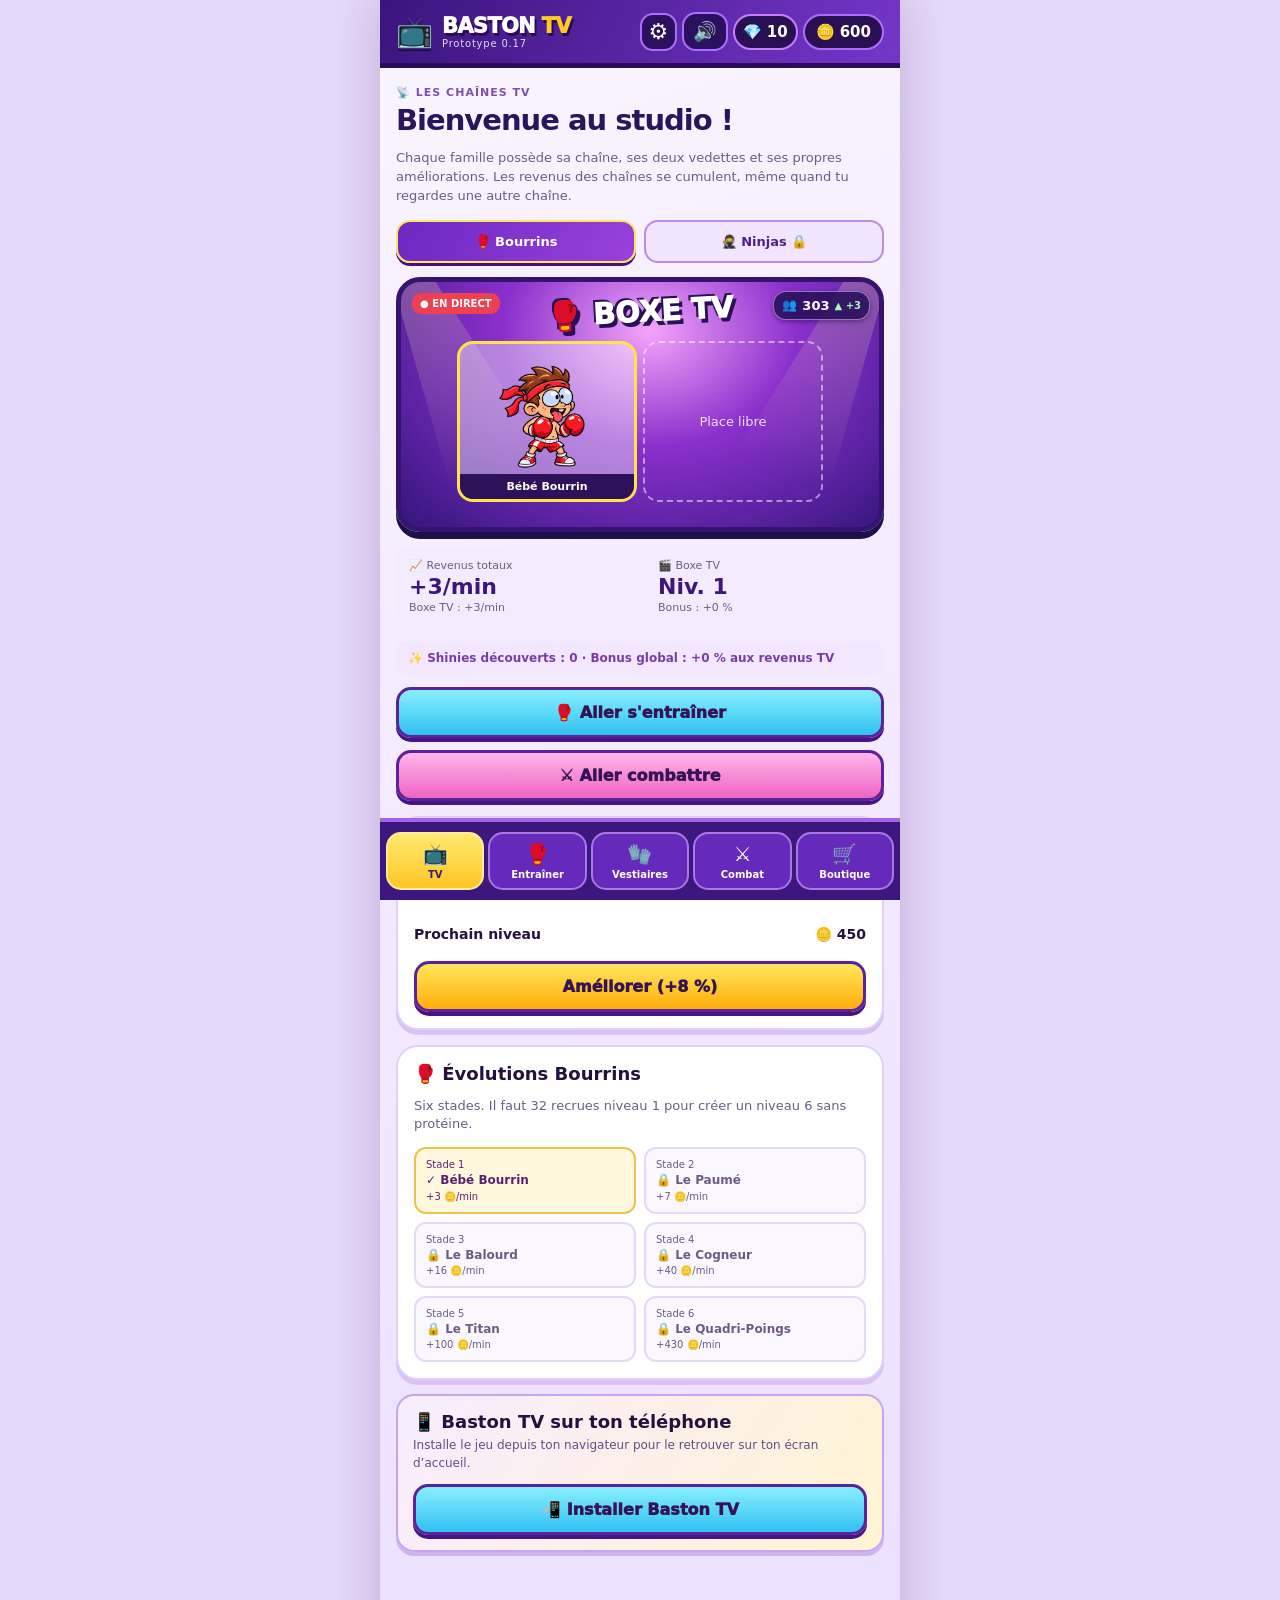
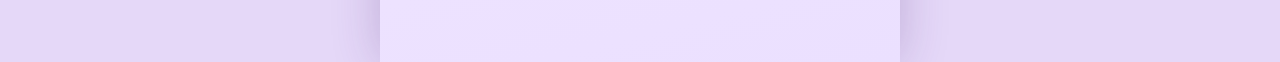
==== commit ae7af2c2: "Add files via upload" ====
--- a/index.html
+++ b/index.html
@@ -9,12 +9,12 @@
   <link rel="icon" type="image/png" href="./assets/icon-192.png">
   <link rel="apple-touch-icon" href="./assets/icon-192.png">
   <link rel="stylesheet" href="./styles.css">
-  <title>Baston TV — Prototype 0.16</title>
+  <title>Baston TV — Prototype 0.17</title>
 </head>
 <body>
   <div class="app-shell">
     <header class="topbar">
-      <div class="brand"><span class="brand-icon" aria-hidden="true">📺</span><div><strong>BASTON <span>TV</span></strong><small>Prototype 0.16</small></div></div>
+      <div class="brand"><span class="brand-icon" aria-hidden="true">📺</span><div><strong>BASTON <span>TV</span></strong><small>Prototype 0.17</small></div></div>
       <div class="header-tools"><button class="settings-toggle" type="button" data-view="settings" title="Paramètres" aria-label="Ouvrir les paramètres">⚙️</button><button id="sound-toggle" class="sound-toggle" type="button" data-action="toggle-sound" aria-pressed="true" aria-label="Couper les sons" title="Activer ou couper les sons">🔊</button><div class="money gem-balance" aria-label="Solde de gemmes"><span aria-hidden="true">💎</span><strong id="gems-live">10</strong></div><div class="money" aria-label="Solde de pièces"><span aria-hidden="true">🪙</span><strong id="coins-live">600</strong></div></div>
     </header>
     <main id="screen" class="screen" aria-live="polite"></main>
--- a/styles.css
+++ b/styles.css
@@ -357,3 +357,66 @@
 .egg-family-label{font-size:10px;display:flex;flex-direction:column;gap:4px;font-weight:900;width:100%}
 .egg-family-select{width:100%;font-size:12px;padding:5px;border-radius:9px;border:1px solid #c6a5ef;background:white}
 @media(max-width:365px){.family-tab{font-size:11px}.combat-roster-entry img{width:43px;height:46px}}
+
+
+/* v0.17 — rangées du vestiaire : plateformes solides, personnages posés dessus. */
+.locker-room{background:linear-gradient(180deg,#aa93d5,#c0a7df 60%,#9b7ab8)!important;}
+.locker-room.ninja-locker{background:linear-gradient(180deg,#7860bf,#9a83d0 58%,#6f55ab)!important;}
+.locker-room::after{display:none;}
+.locker-floor{
+  height:19px;
+  background:linear-gradient(180deg,#f6e6c2 0 18%,#ae7548 20% 48%,#724668 75%,#603a64);
+  border-top:3px solid #fff0ba;
+  border-bottom:3px solid #48214c;
+  box-shadow:0 9px 12px #32204450;
+  opacity:1;
+  z-index:2;
+}
+.ninja-locker .locker-floor{background:linear-gradient(180deg,#e3ccf4 0 17%,#7c56ab 20% 54%,#4e327d 80%);border-top-color:#dec0ff;border-bottom-color:#362256;}
+.locker-room .locker-fighter.locker-wander{z-index:5;}
+.locker-room .locker-bench{opacity:.35;z-index:1;}
+.locker-wander{height:114px;}
+
+/* v0.17 — choix du combattant repliable. */
+.combat-select-panel{margin-top:12px;}
+.combat-choice-summary{display:flex;align-items:center;gap:12px;background:#f3e9ff;border:2px solid #dfc7fb;border-radius:15px;padding:8px 10px;}
+.combat-choice-summary img{width:68px;height:72px;object-fit:contain;flex:0 0 auto;}
+.combat-choice-summary div{min-width:0;flex:1;}
+.combat-choice-summary strong{font-size:14px;color:#341369;display:block;}
+.combat-choice-summary small{display:block;font-size:11px;color:#6e5b84;margin-top:3px;}
+.combat-choose-button{margin:9px 0 2px;padding:10px;min-height:45px;}
+.combat-select-panel .combat-roster{margin-top:10px;max-height:310px;}
+
+/* v0.17 — l'arène est maintenant visible AVANT la jauge, sans devoir scroller. */
+.combat-live-layout .combat-live-heading{display:flex;justify-content:space-between;align-items:center;gap:8px;margin:0 0 6px;color:#3f167a;}
+.combat-live-heading strong{font-size:17px;}
+.combat-live-heading small{font-weight:900;font-size:11px;white-space:nowrap;}
+.combat-live-layout .fight-top{margin:3px 0 8px;gap:6px;}
+.combat-live-layout .combat-unit strong{font-size:12px;}
+.combat-live-layout .combat-unit small{font-size:10px;margin-top:2px;}
+.combat-live-layout .fight-arena{height:clamp(182px,28dvh,238px);box-shadow:0 4px 0 #2c0f56;}
+.combat-live-layout .fight-live{font-size:9px;}
+.combat-live-layout .combat-timing-panel{margin-top:11px;padding:10px 11px;box-shadow:0 2px 0 #d9c2f5;}
+.combat-live-layout .combat-ready h2{font-size:15px;margin-bottom:4px;}
+.combat-live-layout .combat-ready .muted{font-size:11px;margin:4px 0;}
+.combat-live-layout .combat-ready .combat-meter-legend{margin:6px 0;}
+.combat-live-layout .combat-ready-button{margin-top:7px;padding:10px 7px;min-height:48px;}
+.combat-live-layout .combat-gauge-hint{margin:5px 0 6px;font-size:11px;}
+.combat-live-layout .combat-timing-title{font-size:14px;}
+.combat-live-layout .combat-meter{margin:11px 5px 6px 0;height:33px;}
+.combat-live-layout .combat-meter-needle{height:46px;}
+.combat-live-layout .combat-meter-legend{margin:7px 0;font-size:10px;}
+.combat-live-layout .combat-stop-button{margin-top:7px;min-height:49px;padding:9px 6px;font-size:16px;}
+.combat-live-layout .combat-single-pass{margin-top:4px;}
+.combat-live-layout .combat-log{margin:10px 0;font-size:12px;}
+@media(max-width:365px){.combat-live-layout .fight-arena{height:195px}.combat-choice-summary img{width:56px;height:64px;}}
+
+/* Petit écran : éviter que le titre TV passe à la ligne avec un gros solde. */
+@media(max-width:460px){
+  .topbar{gap:4px;padding-left:8px;padding-right:8px}
+  .brand{gap:4px;min-width:0}
+  .brand strong{font-size:clamp(13px,3.9vw,18px);white-space:nowrap;letter-spacing:-.8px}
+  .brand-icon{font-size:20px}
+  .header-tools{gap:2px;flex:0 0 auto}
+  .header-tools .money{font-size:clamp(11px,2.9vw,13px);padding:5px 6px}
+}
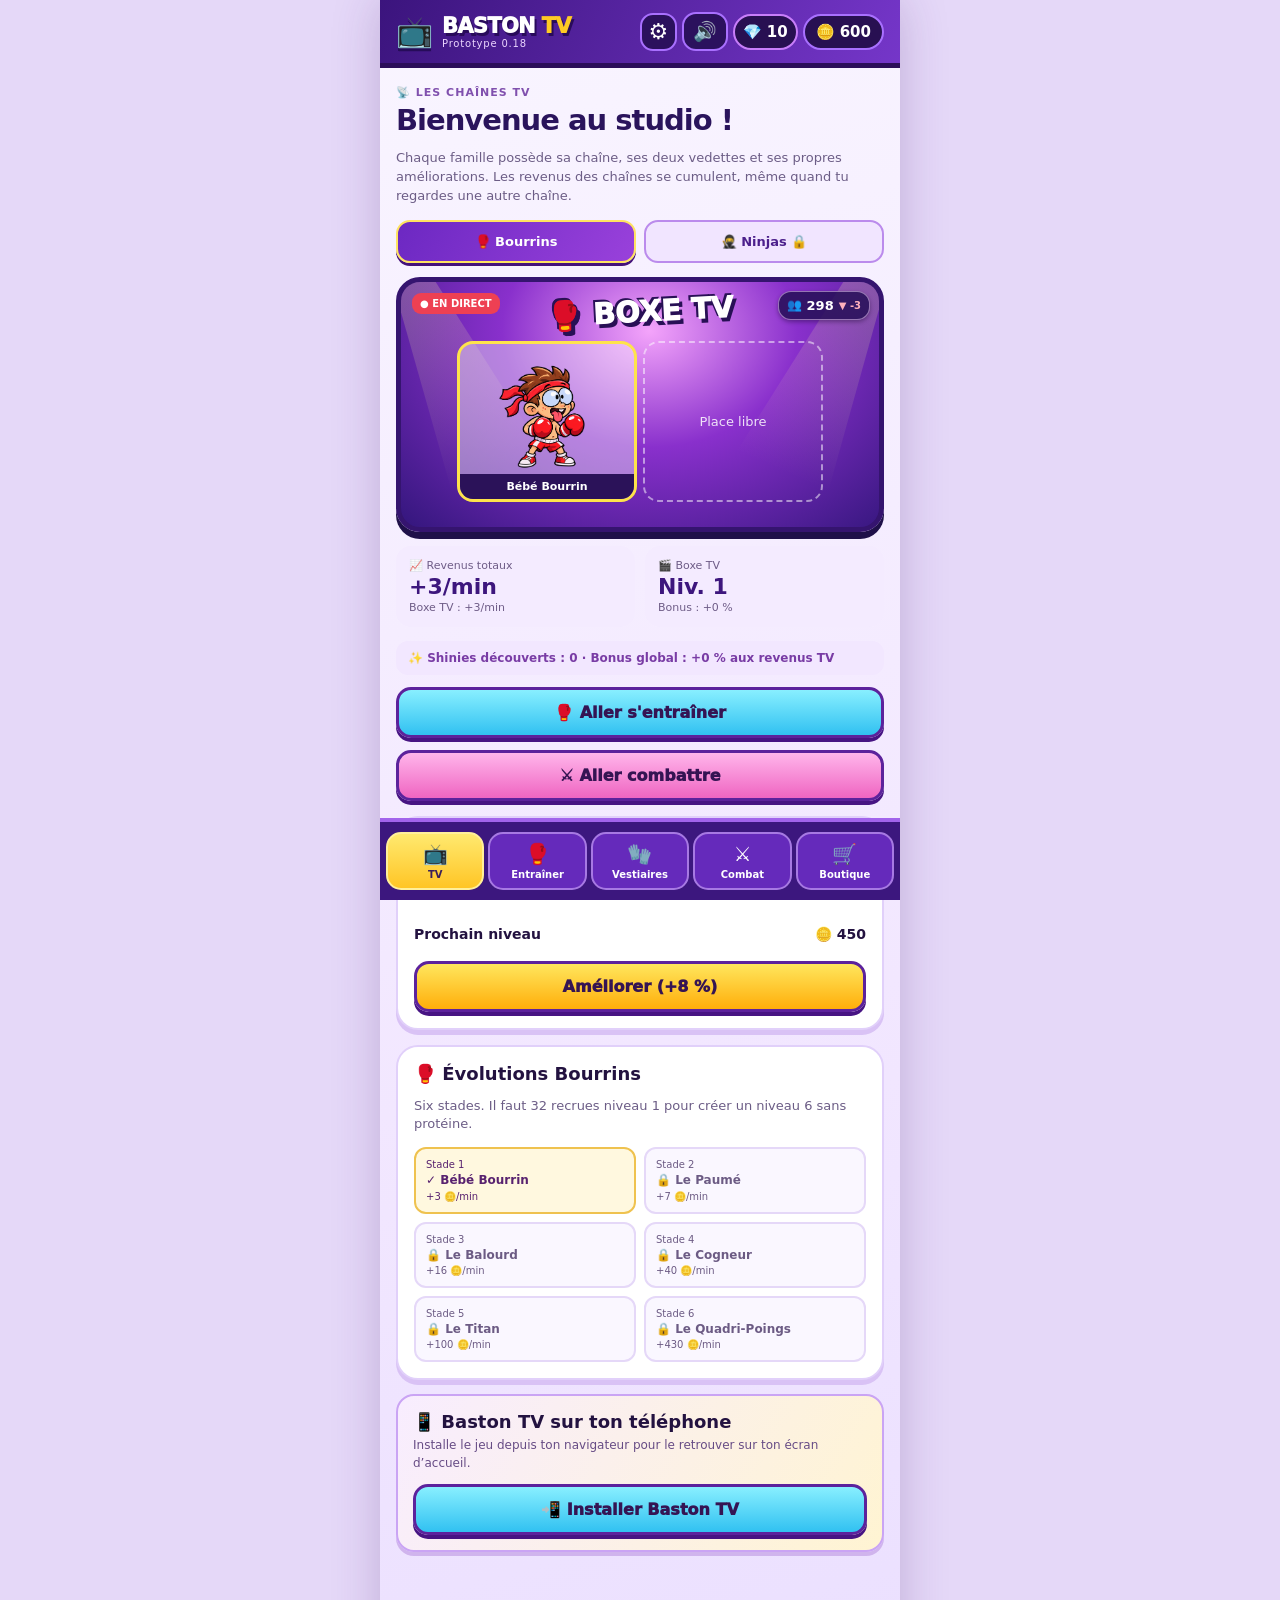
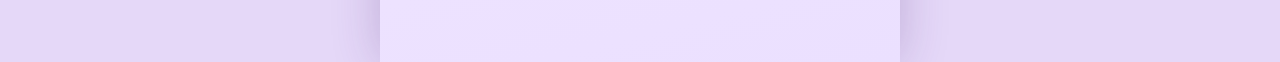
==== commit bafcfda8: "Add files via upload" ====
--- a/index.html
+++ b/index.html
@@ -9,12 +9,12 @@
   <link rel="icon" type="image/png" href="./assets/icon-192.png">
   <link rel="apple-touch-icon" href="./assets/icon-192.png">
   <link rel="stylesheet" href="./styles.css">
-  <title>Baston TV — Prototype 0.17</title>
+  <title>Baston TV — Prototype 0.18</title>
 </head>
 <body>
   <div class="app-shell">
     <header class="topbar">
-      <div class="brand"><span class="brand-icon" aria-hidden="true">📺</span><div><strong>BASTON <span>TV</span></strong><small>Prototype 0.17</small></div></div>
+      <div class="brand"><span class="brand-icon" aria-hidden="true">📺</span><div><strong>BASTON <span>TV</span></strong><small>Prototype 0.18</small></div></div>
       <div class="header-tools"><button class="settings-toggle" type="button" data-view="settings" title="Paramètres" aria-label="Ouvrir les paramètres">⚙️</button><button id="sound-toggle" class="sound-toggle" type="button" data-action="toggle-sound" aria-pressed="true" aria-label="Couper les sons" title="Activer ou couper les sons">🔊</button><div class="money gem-balance" aria-label="Solde de gemmes"><span aria-hidden="true">💎</span><strong id="gems-live">10</strong></div><div class="money" aria-label="Solde de pièces"><span aria-hidden="true">🪙</span><strong id="coins-live">600</strong></div></div>
     </header>
     <main id="screen" class="screen" aria-live="polite"></main>
@@ -28,6 +28,16 @@
   </div>
   <div id="toast" class="toast" role="status" aria-live="polite"></div>
   <dialog class="install-dialog" id="install-dialog" aria-labelledby="install-title"><h2 id="install-title">📱 Installer Baston TV</h2><div id="install-help"></div><form method="dialog"><button type="submit" class="install-close">Compris !</button></form></dialog>
+  <dialog class="offline-dialog" id="offline-dialog" aria-labelledby="offline-title">
+    <div class="offline-deco" aria-hidden="true">📺 🪙 ✨</div>
+    <h2 id="offline-title">Bon retour sur Baston TV !</h2>
+    <p>Les chaînes ont continué à rapporter des pièces pendant ton absence.</p>
+    <div class="offline-duration">⏱ Absence comptabilisée : <strong id="offline-duration"></strong></div>
+    <div class="offline-earnings"><small>Pièces gagnées</small><strong id="offline-total"></strong></div>
+    <div id="offline-channels" class="offline-channels"></div>
+    <p id="offline-cap-note" class="offline-note" hidden>Les gains hors ligne sont limités à 8 heures.</p>
+    <form method="dialog"><button type="submit" class="action">Super, continuer ! 🥊</button></form>
+  </dialog>
   <script defer src="./app.js"></script>
 </body>
 </html>
--- a/styles.css
+++ b/styles.css
@@ -420,3 +420,30 @@
   .header-tools{gap:2px;flex:0 0 auto}
   .header-tools .money{font-size:clamp(11px,2.9vw,13px);padding:5px 6px}
 }
+
+/* v0.18 — Œufs liés à une famille aléatoire, incubation libre dès qu'un œuf est prêt. */
+.egg-fixed-family{background:#e9dafa;color:#56248c;border-radius:9px;padding:5px 7px;font-size:11px;font-weight:850;line-height:1.3}
+.egg-slot .egg-button:disabled{filter:grayscale(.6);opacity:.65}
+/* v0.18 — Résultat du timing lisible pendant l'animation (sans pousser l'arène vers le bas). */
+.combat-live-layout .fight-arena{isolation:isolate}
+.combat-result-banner{position:absolute;left:50%;top:13%;transform:translateX(-50%);z-index:9;width:min(92%,350px);padding:9px 12px;border-radius:13px;background:#fffefaed;border:3px solid #f5ce38;box-shadow:0 5px 0 #2d0d4b88,0 8px 20px #1a0e4173;text-align:center;color:#34145f;pointer-events:none;animation:combat-result-pop .16s ease-out both}
+.combat-result-banner b{display:block;font-size:17px;font-weight:1000;line-height:1.1}
+.combat-result-banner small{display:block;font-size:11px;font-weight:850;margin-top:5px;line-height:1.2}
+.combat-result-banner.critical{border-color:#43d1ff;background:#dcf9ffed}
+.combat-result-banner.miss{border-color:#fa5d6b;background:#fff0f0ef}
+.combat-result-banner.success{border-color:#67d789;background:#eaffeeef}
+@keyframes combat-result-pop{from{opacity:0;transform:translateX(-50%) scale(.87)}to{opacity:1;transform:translateX(-50%) scale(1)}}
+/* v0.18 — Bilan des revenus après 15 minutes hors jeu. */
+.offline-dialog{width:min(92vw,425px);border:3px solid #6b2caf;border-radius:23px;padding:20px;box-shadow:0 14px 0 #251044,0 26px 60px #160b3970;background:linear-gradient(170deg,#fff9e6,#f4e8ff);color:#30145d;max-height:90dvh;overflow-y:auto}
+.offline-dialog::backdrop{background:#180b35bd;backdrop-filter:blur(3px)}
+.offline-dialog h2{text-align:center;font-size:22px;margin:4px 0 9px}
+.offline-dialog p{font-size:13px;color:#755a8e;line-height:1.4;text-align:center}
+.offline-deco{text-align:center;font-size:40px}
+.offline-duration{background:#fff;border-radius:11px;padding:10px;text-align:center;font-size:13px;margin:12px 0}
+.offline-earnings{border:2px solid #ffda64;background:linear-gradient(#fff2ae,#ffe38a);padding:14px;border-radius:14px;text-align:center}
+.offline-earnings small{display:block;font-size:12px;font-weight:800;color:#775328}
+.offline-earnings strong{display:block;font-size:34px;font-weight:1000;color:#4c2276;margin-top:3px}
+.offline-channels{margin-top:11px}
+.offline-channel{display:flex;justify-content:space-between;gap:8px;font-size:13px;padding:9px 4px;border-bottom:1px solid #d9c6ea}
+.offline-channel b{white-space:nowrap}
+.offline-dialog form .action{margin-top:16px}
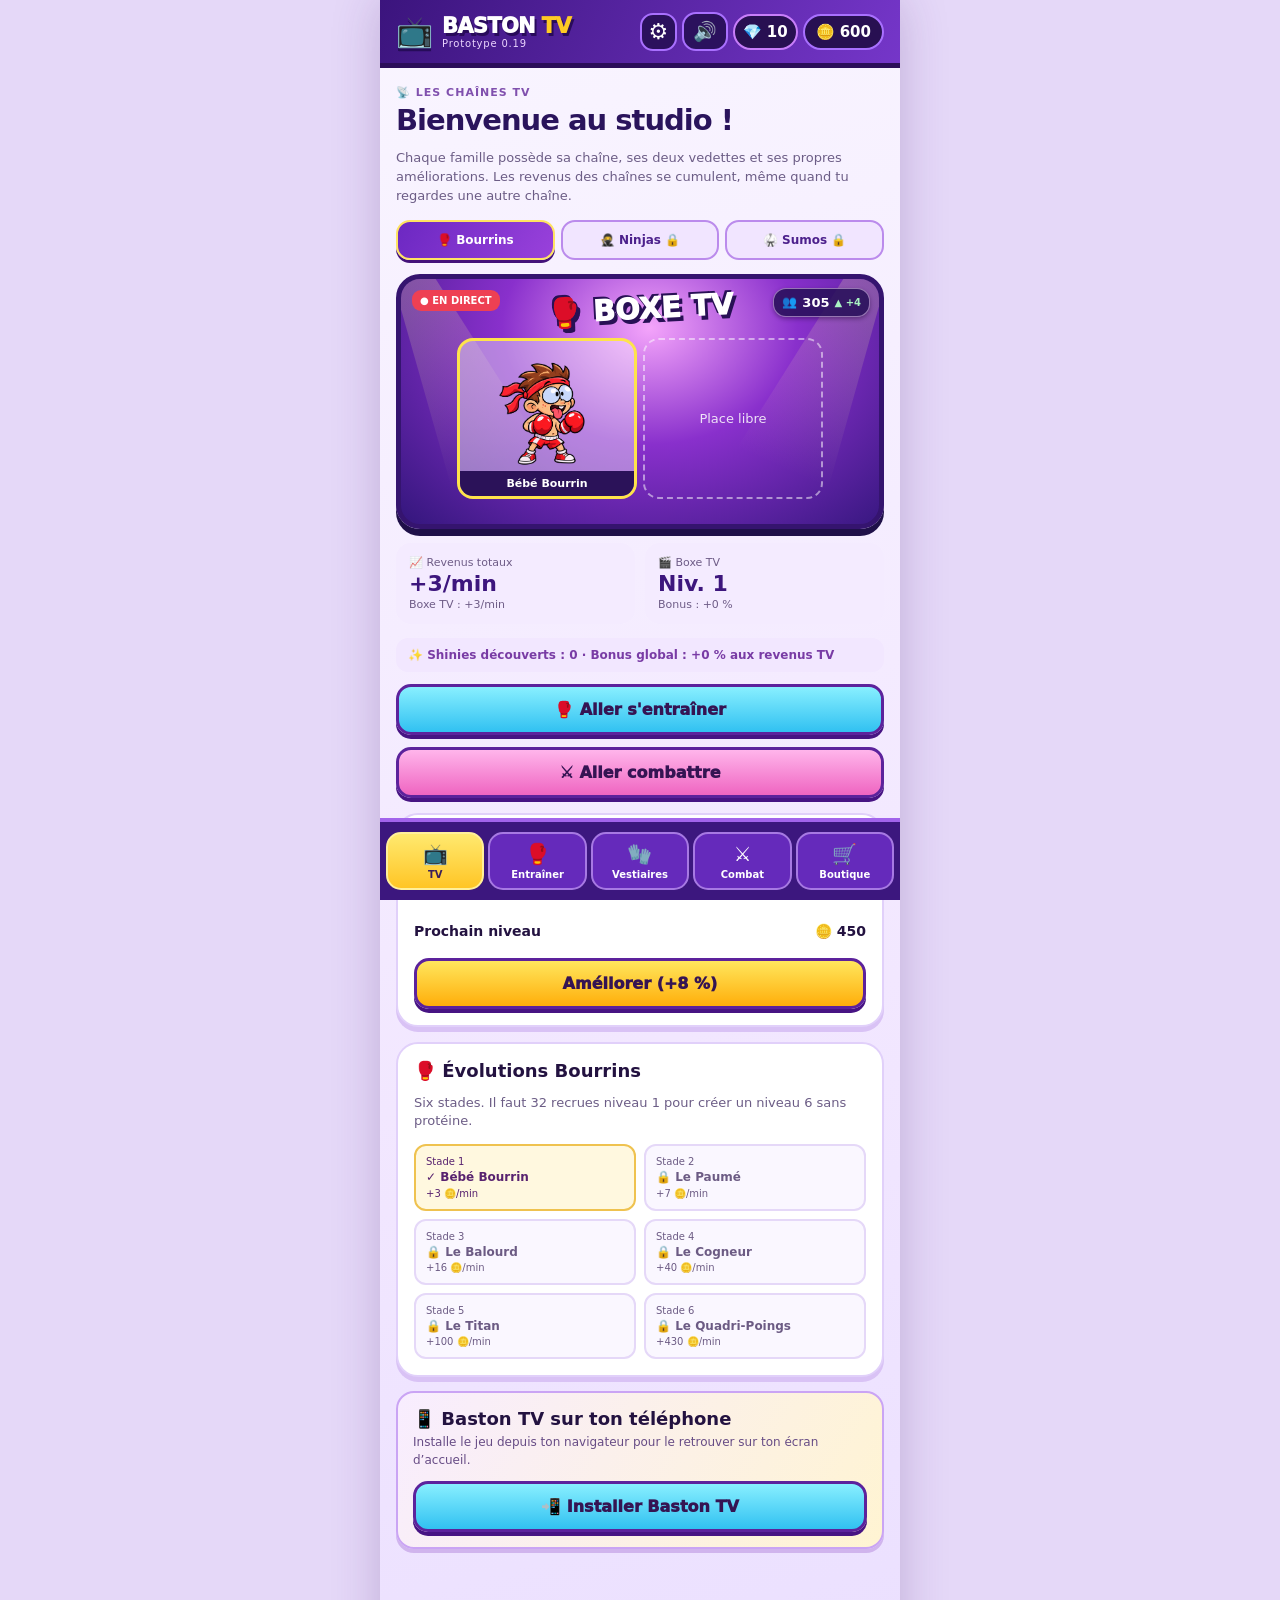
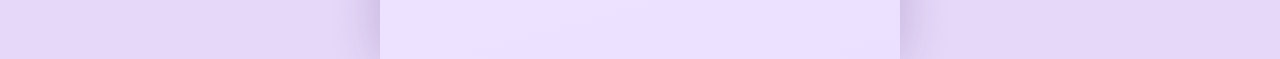
==== commit 1762828c: "Add files via upload" ====
--- a/index.html
+++ b/index.html
@@ -9,12 +9,12 @@
   <link rel="icon" type="image/png" href="./assets/icon-192.png">
   <link rel="apple-touch-icon" href="./assets/icon-192.png">
   <link rel="stylesheet" href="./styles.css">
-  <title>Baston TV — Prototype 0.18</title>
+  <title>Baston TV — Prototype 0.19</title>
 </head>
 <body>
   <div class="app-shell">
     <header class="topbar">
-      <div class="brand"><span class="brand-icon" aria-hidden="true">📺</span><div><strong>BASTON <span>TV</span></strong><small>Prototype 0.18</small></div></div>
+      <div class="brand"><span class="brand-icon" aria-hidden="true">📺</span><div><strong>BASTON <span>TV</span></strong><small>Prototype 0.19</small></div></div>
       <div class="header-tools"><button class="settings-toggle" type="button" data-view="settings" title="Paramètres" aria-label="Ouvrir les paramètres">⚙️</button><button id="sound-toggle" class="sound-toggle" type="button" data-action="toggle-sound" aria-pressed="true" aria-label="Couper les sons" title="Activer ou couper les sons">🔊</button><div class="money gem-balance" aria-label="Solde de gemmes"><span aria-hidden="true">💎</span><strong id="gems-live">10</strong></div><div class="money" aria-label="Solde de pièces"><span aria-hidden="true">🪙</span><strong id="coins-live">600</strong></div></div>
     </header>
     <main id="screen" class="screen" aria-live="polite"></main>
--- a/styles.css
+++ b/styles.css
@@ -447,3 +447,12 @@
 .offline-channel{display:flex;justify-content:space-between;gap:8px;font-size:13px;padding:9px 4px;border-bottom:1px solid #d9c6ea}
 .offline-channel b{white-space:nowrap}
 .offline-dialog form .action{margin-top:16px}
+
+/* --- v0.19 : 3 chaînes et famille Sumo --- */
+.family-tabs{grid-template-columns:repeat(3,minmax(0,1fr));gap:6px}
+.family-tab{font-size:12px;padding:11px 3px;white-space:normal}
+.tv-stage.tv-sumo{background:radial-gradient(ellipse at 50% 10%,#ffda86 0%,#bb6d55 52%,#59325b 100%)}
+.tv-sumo .fighter-onair{border-color:#ffe279}
+.locker-room.sumo-locker{background:linear-gradient(180deg,#cc9d80,#e0be91 55%,#ab6c50)!important}
+.sumo-locker .locker-floor{background:linear-gradient(180deg,#fceab9 0 17%,#ac623d 20% 54%,#5c3229 80%);border-top-color:#fff4cd;border-bottom-color:#3c1e1b}
+@media(max-width:370px){.family-tabs{gap:4px}.family-tab{font-size:11px;padding:10px 2px}}
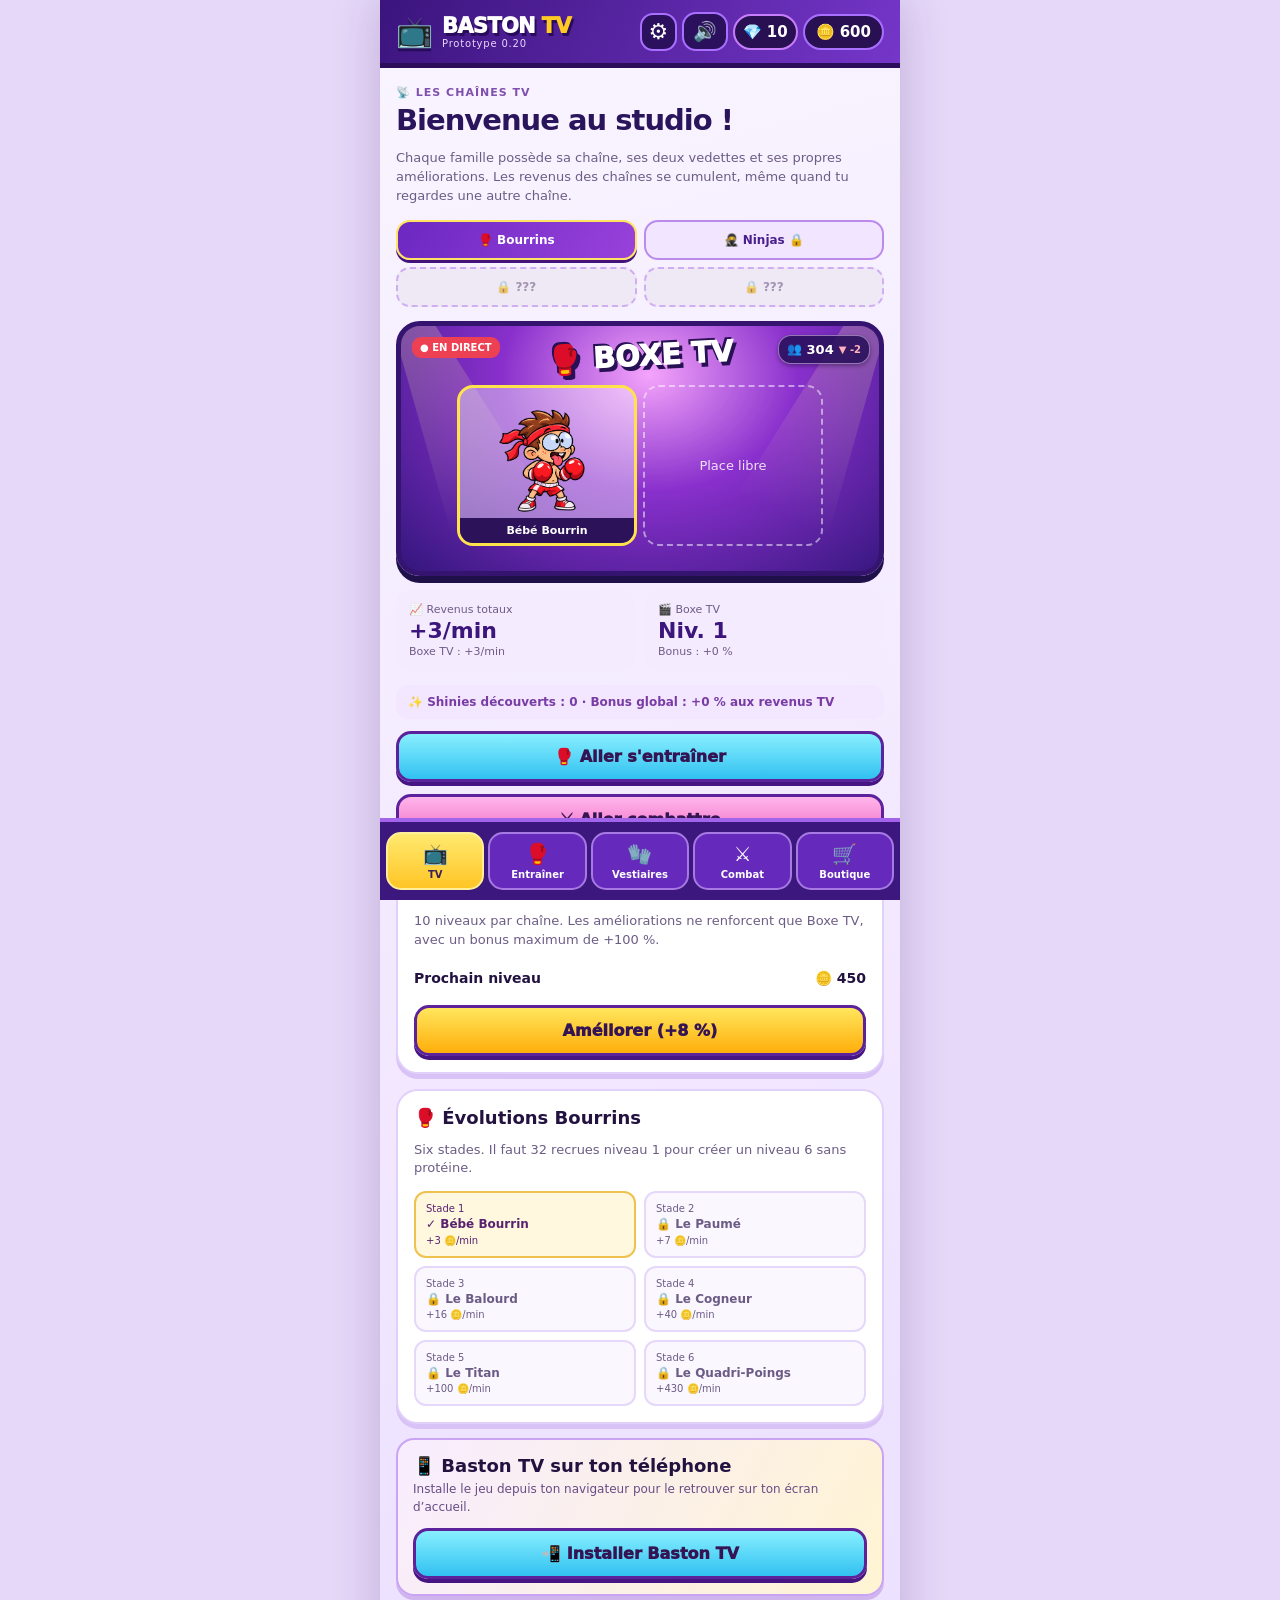
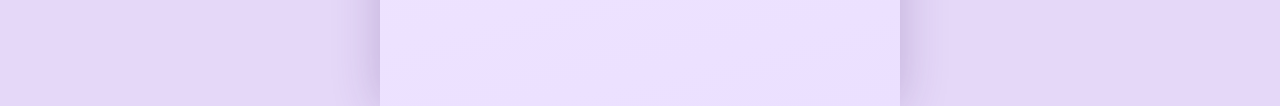
==== commit 23442ad3: "Add files via upload" ====
--- a/index.html
+++ b/index.html
@@ -9,12 +9,12 @@
   <link rel="icon" type="image/png" href="./assets/icon-192.png">
   <link rel="apple-touch-icon" href="./assets/icon-192.png">
   <link rel="stylesheet" href="./styles.css">
-  <title>Baston TV — Prototype 0.19</title>
+  <title>Baston TV — Prototype 0.20</title>
 </head>
 <body>
   <div class="app-shell">
     <header class="topbar">
-      <div class="brand"><span class="brand-icon" aria-hidden="true">📺</span><div><strong>BASTON <span>TV</span></strong><small>Prototype 0.19</small></div></div>
+      <div class="brand"><span class="brand-icon" aria-hidden="true">📺</span><div><strong>BASTON <span>TV</span></strong><small>Prototype 0.20</small></div></div>
       <div class="header-tools"><button class="settings-toggle" type="button" data-view="settings" title="Paramètres" aria-label="Ouvrir les paramètres">⚙️</button><button id="sound-toggle" class="sound-toggle" type="button" data-action="toggle-sound" aria-pressed="true" aria-label="Couper les sons" title="Activer ou couper les sons">🔊</button><div class="money gem-balance" aria-label="Solde de gemmes"><span aria-hidden="true">💎</span><strong id="gems-live">10</strong></div><div class="money" aria-label="Solde de pièces"><span aria-hidden="true">🪙</span><strong id="coins-live">600</strong></div></div>
     </header>
     <main id="screen" class="screen" aria-live="polite"></main>
@@ -38,6 +38,12 @@
     <p id="offline-cap-note" class="offline-note" hidden>Les gains hors ligne sont limités à 8 heures.</p>
     <form method="dialog"><button type="submit" class="action">Super, continuer ! 🥊</button></form>
   </dialog>
+  <dialog class="training-reward-dialog" id="training-reward-dialog" aria-labelledby="training-reward-title">
+    <h2 id="training-reward-title">🎁 Équipements gagnés</h2>
+    <p class="muted">Voici ce que tu as récupéré pendant ta séance :</p>
+    <div id="training-reward-items" class="training-reward-items"></div>
+    <form method="dialog"><button class="action" type="submit">Super !</button></form>
+  </dialog>
   <script defer src="./app.js"></script>
 </body>
 </html>
--- a/styles.css
+++ b/styles.css
@@ -456,3 +456,19 @@
 .locker-room.sumo-locker{background:linear-gradient(180deg,#cc9d80,#e0be91 55%,#ab6c50)!important}
 .sumo-locker .locker-floor{background:linear-gradient(180deg,#fceab9 0 17%,#ac623d 20% 54%,#5c3229 80%);border-top-color:#fff4cd;border-bottom-color:#3c1e1b}
 @media(max-width:370px){.family-tabs{gap:4px}.family-tab{font-size:11px;padding:10px 2px}}
+
+/* v0.20 — quatrième famille : Robots, chaînes mystérieuses, bilan d'entraînement */
+.family-tabs{grid-template-columns:repeat(2,minmax(0,1fr));gap:7px}
+.family-mystery{display:flex;align-items:center;justify-content:center;opacity:.65;border-style:dashed!important;background:#ece5f1!important;color:#76648a!important;cursor:default;font-weight:800}
+.tv-stage.tv-robot{background:radial-gradient(ellipse at 48% 10%,#a6fcff 0%,#179db7 28%,#213d99 68%,#251456 100%)}
+.tv-robot .fighter-onair{border-color:#ffba45}
+.locker-room.robot-locker{background:linear-gradient(180deg,#9ac3d5,#628da5 55%,#34516e)!important}
+.robot-locker .locker-floor{background:linear-gradient(180deg,#92dce9 0 14%,#46718a 18% 48%,#26415f 80%);border-top-color:#d6fcff;border-bottom-color:#1c334d}
+.robot-locker .locker-poster{background:#d7f8ff;color:#0c4f7e;border-color:#2a9ec5}
+.training-reward-dialog{border:3px solid #7b39c4;border-radius:22px;background:linear-gradient(160deg,#fffaf0,#f1e3ff);color:#28114d;width:min(92vw,430px);padding:19px;box-shadow:0 12px 40px #16072a88}
+.training-reward-dialog::backdrop{background:#230b4888}
+.training-reward-dialog h2{font-size:21px;margin:0 0 8px}
+.training-reward-items{display:grid;grid-template-columns:repeat(2,minmax(0,1fr));gap:9px;margin:15px 0}
+.training-reward-item{display:flex;flex-direction:column;align-items:center;text-align:center;gap:4px;border:2px solid #dcc6fa;background:white;border-radius:14px;padding:10px 5px}
+.training-reward-item span{font-size:36px}.training-reward-item strong{font-size:12px}.training-reward-item b{color:#6322a8;font-size:19px}
+@media(max-width:365px){.family-tab{font-size:11px}}
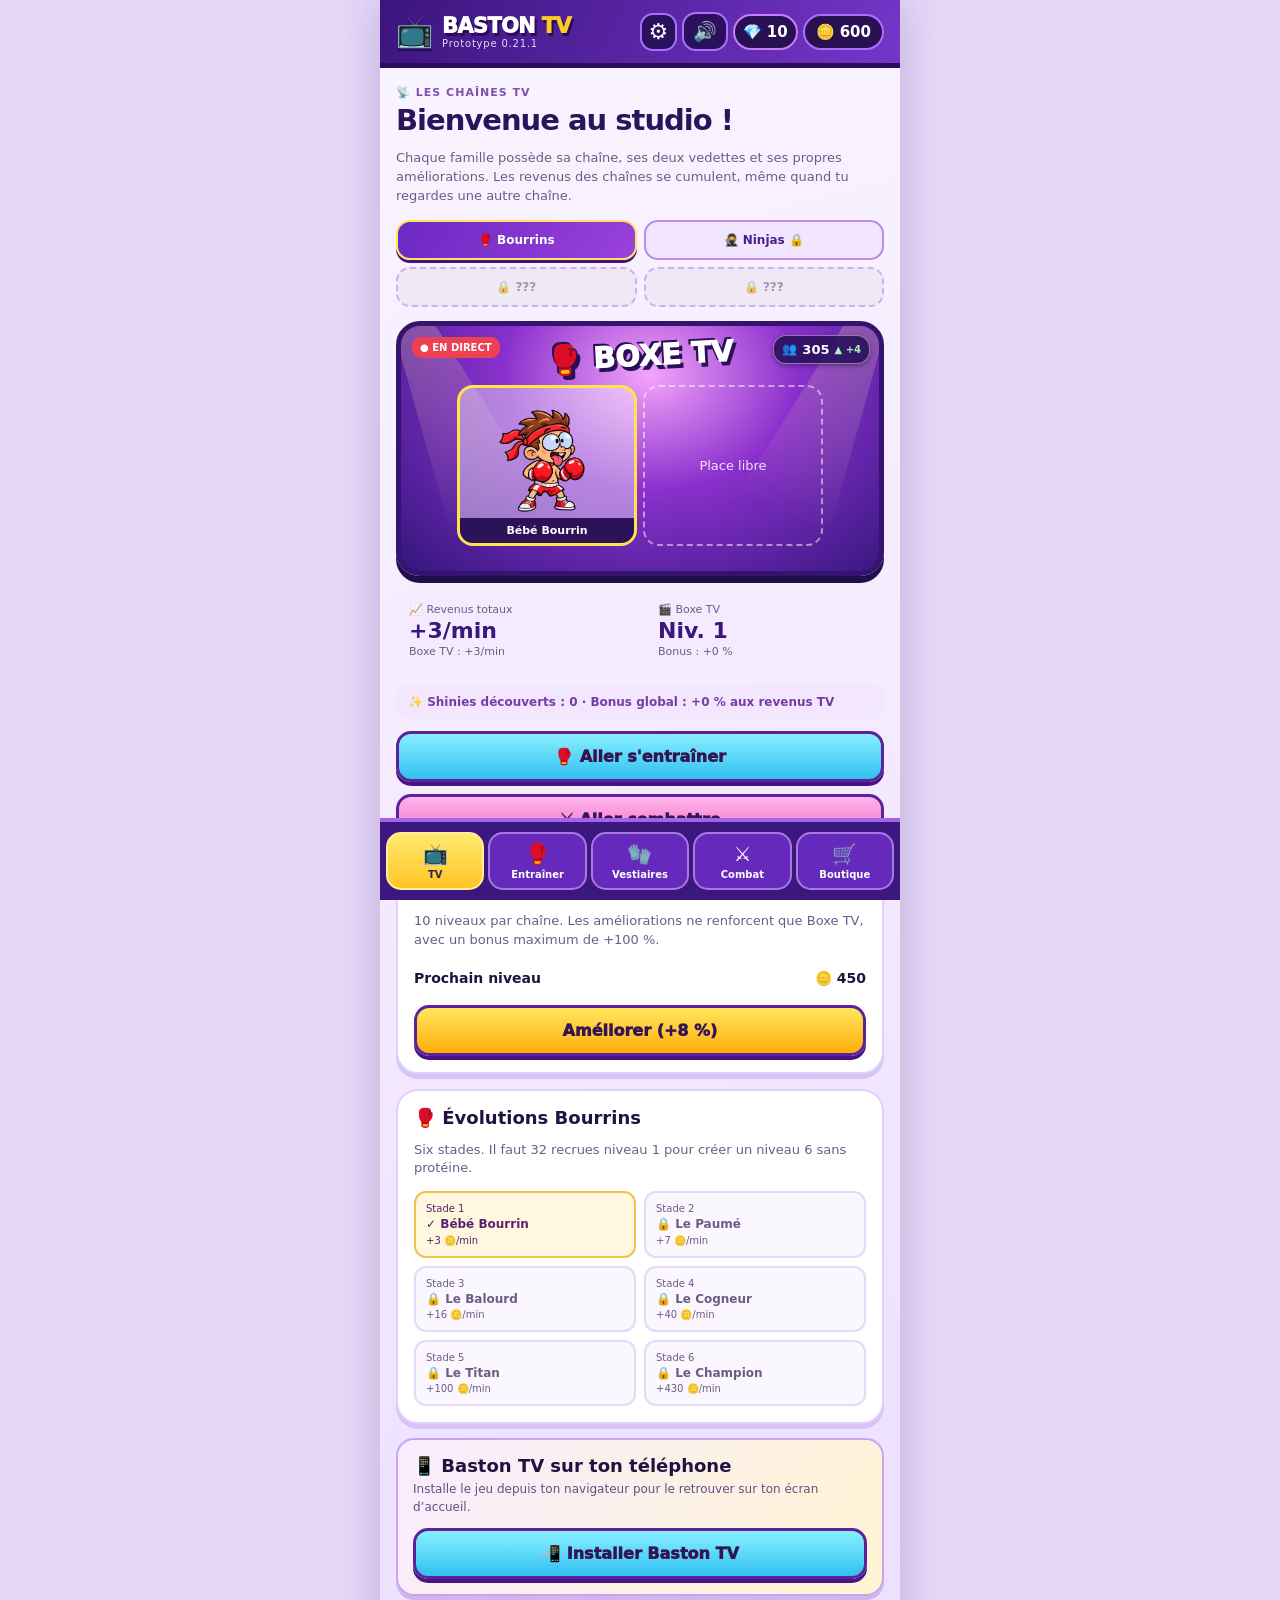
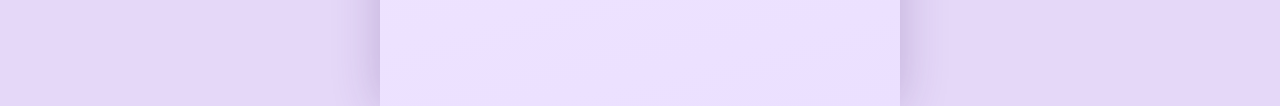
==== commit 3aa31e6f: "Add files via upload" ====
--- a/index.html
+++ b/index.html
@@ -9,12 +9,12 @@
   <link rel="icon" type="image/png" href="./assets/icon-192.png">
   <link rel="apple-touch-icon" href="./assets/icon-192.png">
   <link rel="stylesheet" href="./styles.css">
-  <title>Baston TV — Prototype 0.20</title>
+  <title>Baston TV — Prototype 0.21.1</title>
 </head>
 <body>
   <div class="app-shell">
     <header class="topbar">
-      <div class="brand"><span class="brand-icon" aria-hidden="true">📺</span><div><strong>BASTON <span>TV</span></strong><small>Prototype 0.20</small></div></div>
+      <div class="brand"><span class="brand-icon" aria-hidden="true">📺</span><div><strong>BASTON <span>TV</span></strong><small>Prototype 0.21.1</small></div></div>
       <div class="header-tools"><button class="settings-toggle" type="button" data-view="settings" title="Paramètres" aria-label="Ouvrir les paramètres">⚙️</button><button id="sound-toggle" class="sound-toggle" type="button" data-action="toggle-sound" aria-pressed="true" aria-label="Couper les sons" title="Activer ou couper les sons">🔊</button><div class="money gem-balance" aria-label="Solde de gemmes"><span aria-hidden="true">💎</span><strong id="gems-live">10</strong></div><div class="money" aria-label="Solde de pièces"><span aria-hidden="true">🪙</span><strong id="coins-live">600</strong></div></div>
     </header>
     <main id="screen" class="screen" aria-live="polite"></main>
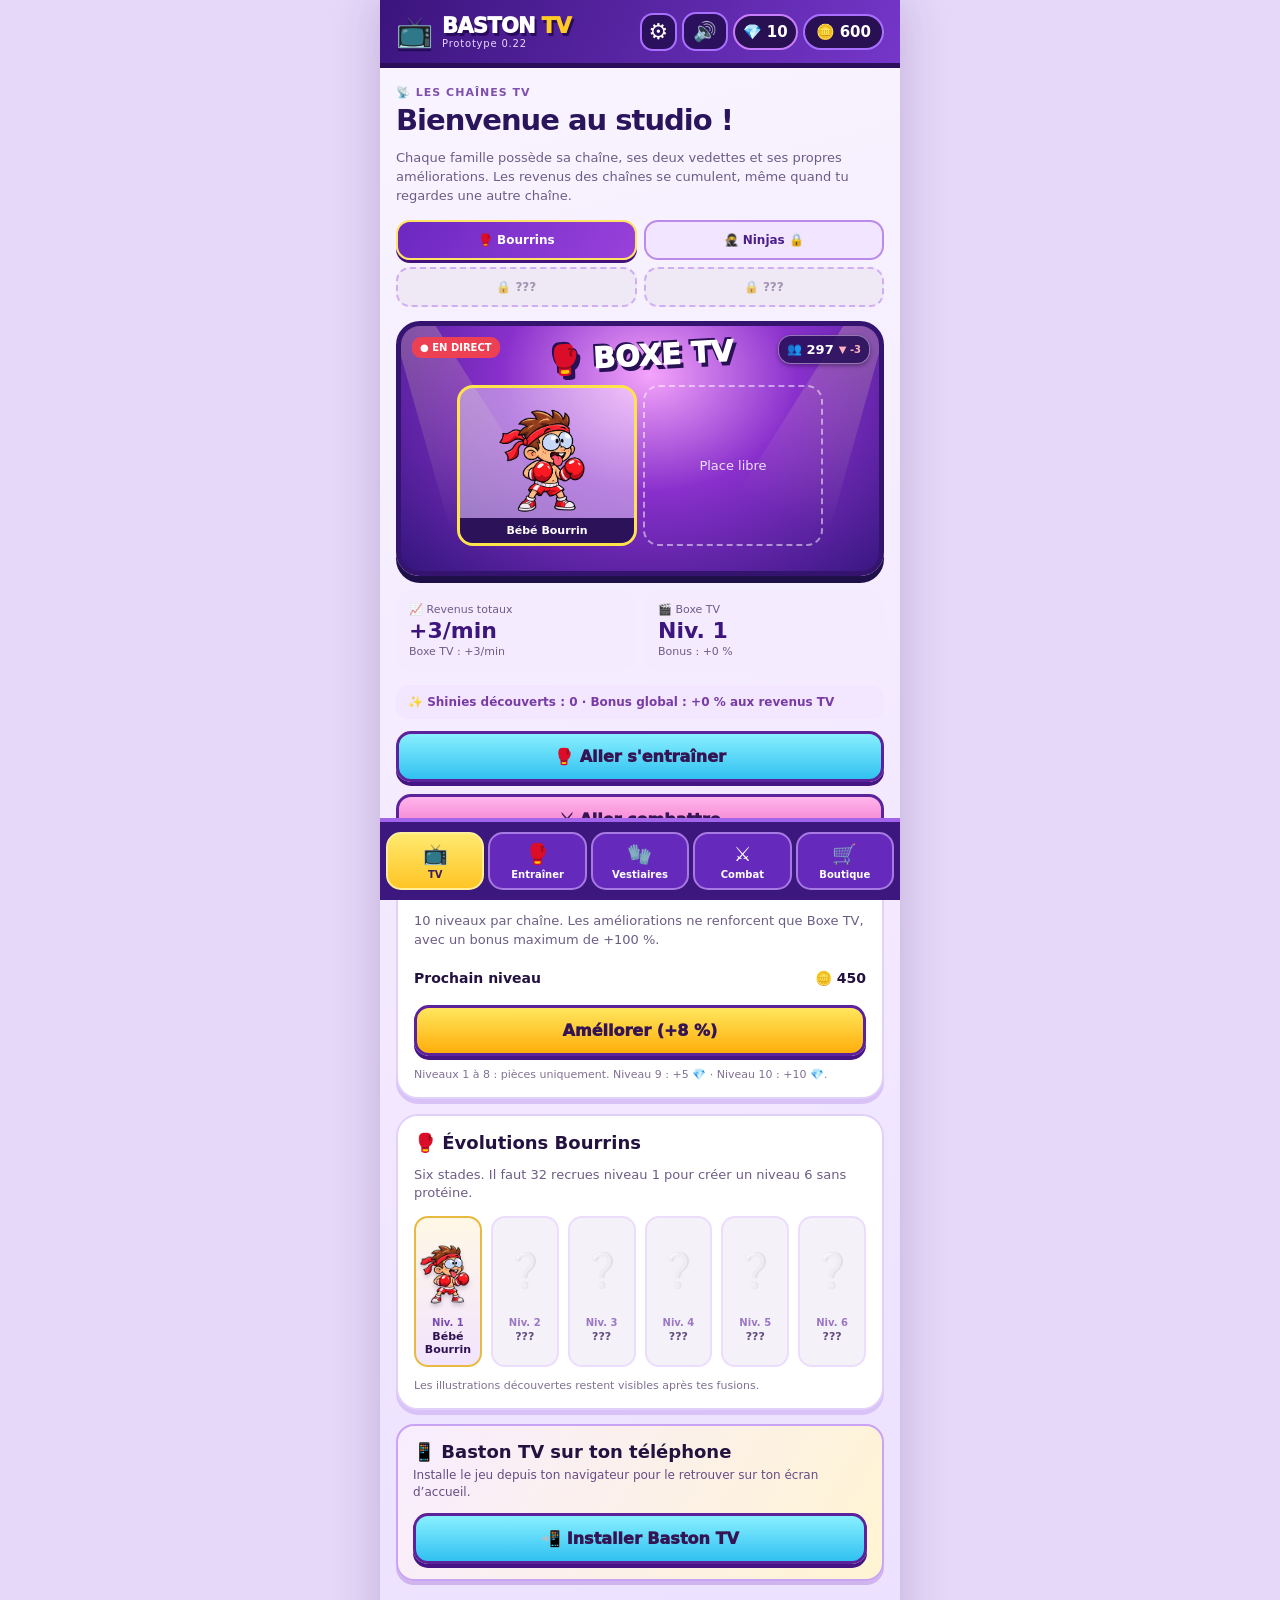
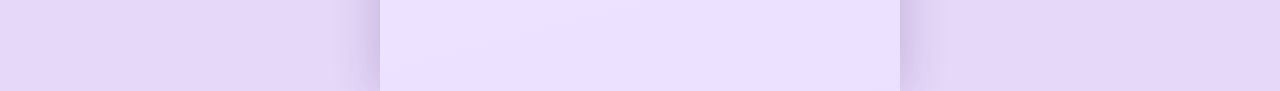
==== commit 2c46f0f1: "Add files via upload" ====
--- a/index.html
+++ b/index.html
@@ -9,12 +9,12 @@
   <link rel="icon" type="image/png" href="./assets/icon-192.png">
   <link rel="apple-touch-icon" href="./assets/icon-192.png">
   <link rel="stylesheet" href="./styles.css">
-  <title>Baston TV — Prototype 0.21.1</title>
+  <title>Baston TV — Prototype 0.22</title>
 </head>
 <body>
   <div class="app-shell">
     <header class="topbar">
-      <div class="brand"><span class="brand-icon" aria-hidden="true">📺</span><div><strong>BASTON <span>TV</span></strong><small>Prototype 0.21.1</small></div></div>
+      <div class="brand"><span class="brand-icon" aria-hidden="true">📺</span><div><strong>BASTON <span>TV</span></strong><small>Prototype 0.22</small></div></div>
       <div class="header-tools"><button class="settings-toggle" type="button" data-view="settings" title="Paramètres" aria-label="Ouvrir les paramètres">⚙️</button><button id="sound-toggle" class="sound-toggle" type="button" data-action="toggle-sound" aria-pressed="true" aria-label="Couper les sons" title="Activer ou couper les sons">🔊</button><div class="money gem-balance" aria-label="Solde de gemmes"><span aria-hidden="true">💎</span><strong id="gems-live">10</strong></div><div class="money" aria-label="Solde de pièces"><span aria-hidden="true">🪙</span><strong id="coins-live">600</strong></div></div>
     </header>
     <main id="screen" class="screen" aria-live="polite"></main>
--- a/styles.css
+++ b/styles.css
@@ -472,3 +472,32 @@
 .training-reward-item{display:flex;flex-direction:column;align-items:center;text-align:center;gap:4px;border:2px solid #dcc6fa;background:white;border-radius:14px;padding:10px 5px}
 .training-reward-item span{font-size:36px}.training-reward-item strong{font-size:12px}.training-reward-item b{color:#6322a8;font-size:19px}
 @media(max-width:365px){.family-tab{font-size:11px}}
+
+/* === v0.22 : nouveaux objets d'entraînement, journal et progression === */
+.evolution-journal-grid{display:grid;grid-template-columns:repeat(3,minmax(0,1fr));gap:9px;margin-top:12px}
+.evolution-journal-card{min-width:0;text-align:center;border:2px solid #e7d2fc;border-radius:14px;background:linear-gradient(180deg,#fdfaff,#f3e8ff);padding:8px 3px;display:flex;flex-direction:column;align-items:center;gap:3px}
+.evolution-journal-card.is-found{border-color:#e8ba3f;background:linear-gradient(180deg,#fff8e6,#f2e4ff)}
+.evolution-journal-card .journal-art{height:88px;width:100%;display:flex;align-items:center;justify-content:center}
+.evolution-journal-card .journal-art img{height:100%;max-width:95%;object-fit:contain;filter:drop-shadow(0 3px 2px #31165136)}
+.evolution-journal-card .journal-art span{font-size:34px;filter:grayscale(1);opacity:.45}
+.evolution-journal-card small{font-size:10px;font-weight:800;color:#7a4bb2}
+.evolution-journal-card strong{font-size:11px;line-height:1.15;overflow-wrap:anywhere;color:#301253}
+.evolution-journal-card.is-hidden{background:#f2edf8;opacity:.75}
+.shop-journal-family{border:1px solid #dfc9f4;border-radius:13px;background:#fbf7ff;margin:9px 0;overflow:hidden}
+.shop-journal-family summary{cursor:pointer;padding:12px;font-size:13px;font-weight:900;color:#52218f;list-style-position:inside}
+.shop-journal-family[open]{padding-bottom:12px}
+.shop-journal-family .evolution-journal-grid{padding:0 9px}
+.training-target-name{font-weight:900;color:#6328a3;margin:6px 0}
+/* Les quatre silhouettes occupent exactement la même surface de frappe :
+   aucun changement au calcul des points faibles ni à la hitbox. */
+.bag.bag-ninja{background:linear-gradient(90deg,#6b3721,#c78b4e 28%,#ab6635 60%,#593118);border-color:#54301c;border-radius:21px;box-shadow:inset 17px 0 0 #e5a87066,10px 10px 0 #26134233}
+.bag.bag-ninja::before{content:"";position:absolute;top:30%;left:-21%;width:142%;height:16px;border:4px solid #54301c;border-radius:13px;background:linear-gradient(#dda567,#8d4d2a);z-index:0;pointer-events:none}
+.bag.bag-ninja::after{content:"◎";font-size:88px;color:#642f2288;top:44%}
+.bag.bag-sumo{background:linear-gradient(90deg,#8b432a,#e7b46c 30%,#c68651 69%,#74412e);border:6px solid #6c3b28;border-radius:40% 40% 25% 25%/15% 15% 10% 10%;box-shadow:inset 16px 0 #fff4,12px 10px #26134228}
+.bag.bag-sumo::before{content:"";position:absolute;top:24%;left:-3%;width:106%;height:21px;background:repeating-linear-gradient(90deg,#e8c25e 0 12px,#c38932 12px 18px);border:3px solid #6c3b28;border-radius:15px;pointer-events:none}
+.bag.bag-sumo::after{content:"押";font-size:76px;color:#9a4d3d91;top:49%}
+.bag.bag-robot{background:linear-gradient(95deg,#6b7399,#c7d6e8 21%,#8ca8c2 57%,#4b5675);border:7px solid #394762;border-radius:18px;box-shadow:inset 12px 2px #e9f9ff70,11px 11px #2613422c}
+.bag.bag-robot::before{content:"";position:absolute;inset:7% 7%;border:3px dashed #405570;border-radius:13px;pointer-events:none}
+.bag.bag-robot::after{content:"◉";font-size:90px;top:47%;color:#00c9efbb;text-shadow:0 0 17px #42e8ff;pointer-events:none}
+.bag.bag-robot~.bag-cable{background:#334755}
+@media(min-width:460px){.evolution-journal-grid{grid-template-columns:repeat(6,minmax(0,1fr))}}
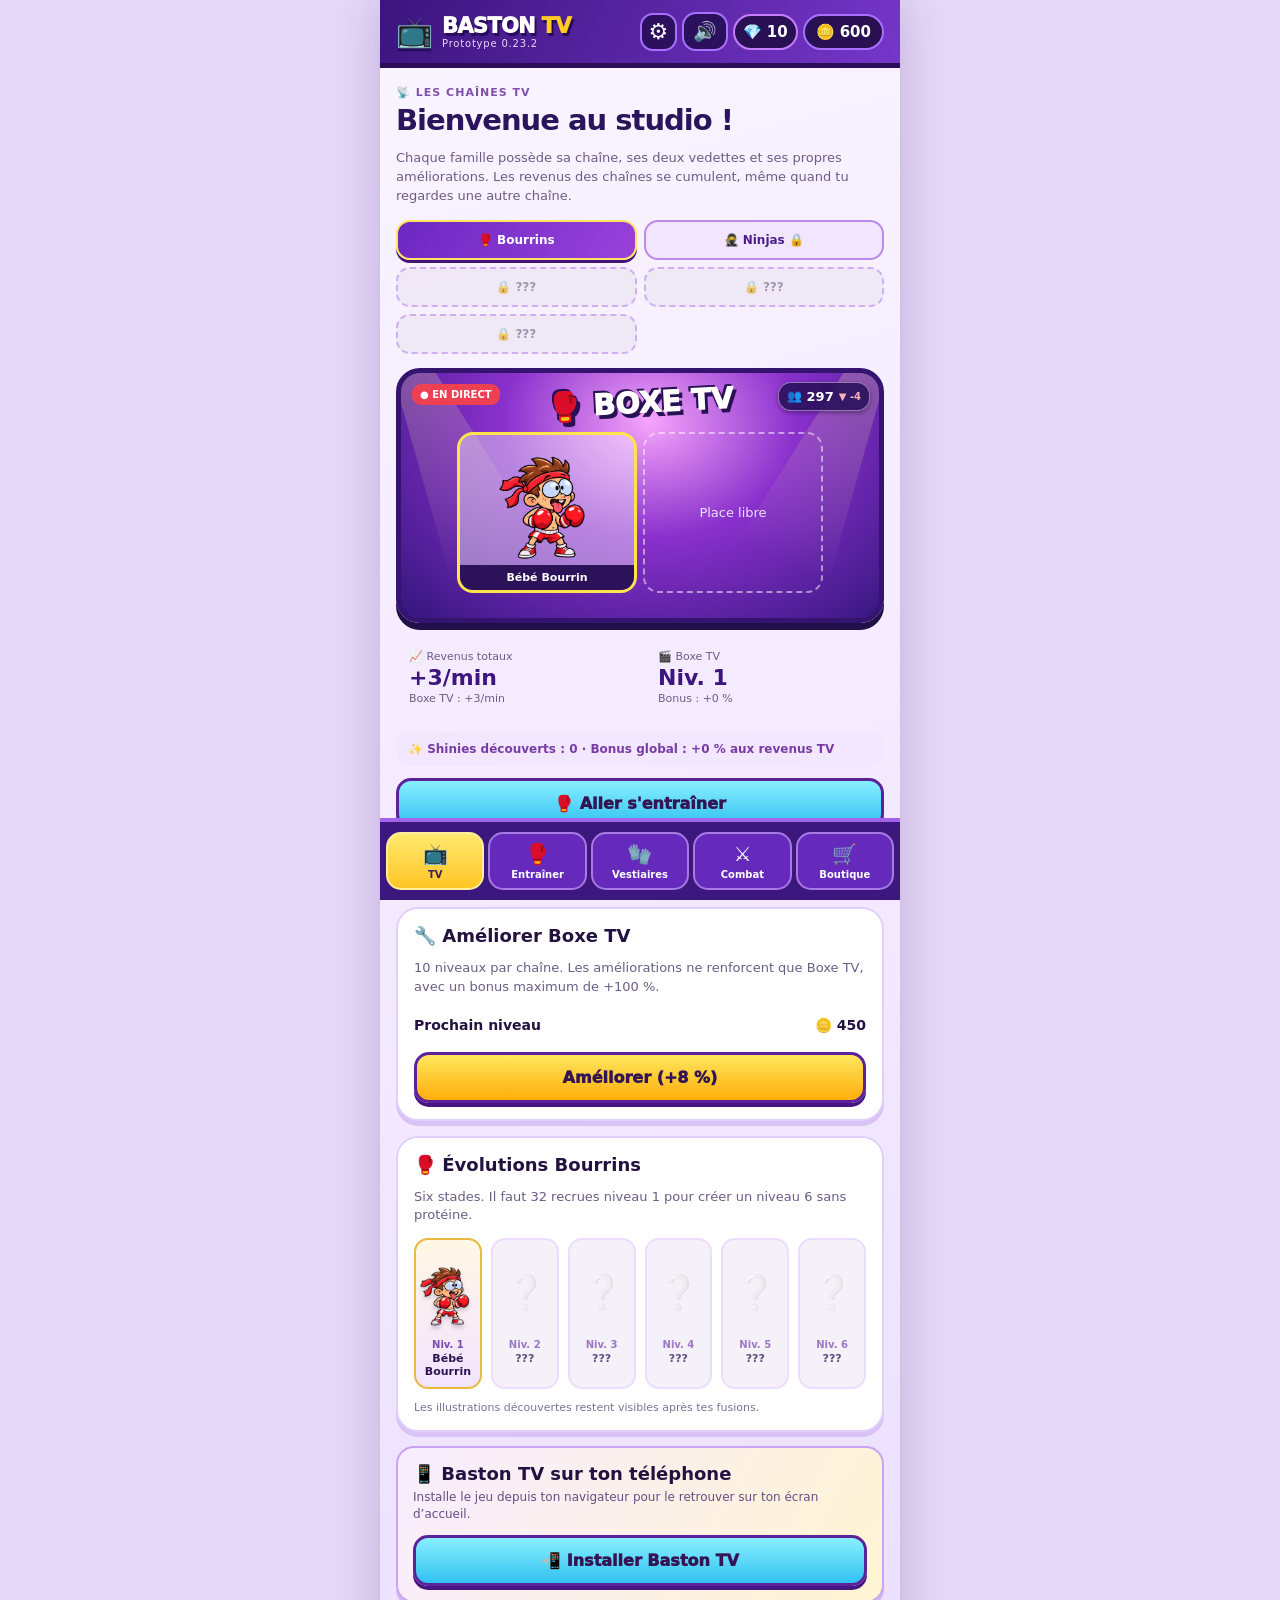
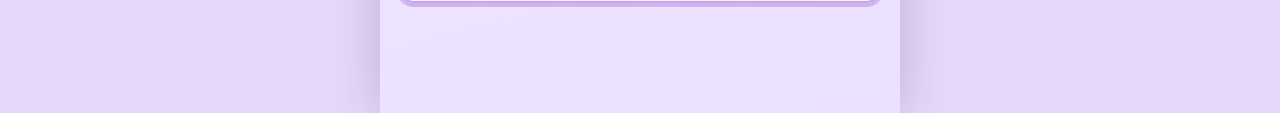
==== commit 59281c95: "Add files via upload" ====
--- a/index.html
+++ b/index.html
@@ -4,17 +4,17 @@
   <meta charset="UTF-8">
   <meta name="viewport" content="width=device-width, initial-scale=1, viewport-fit=cover">
   <meta name="theme-color" content="#5421a8">
-  <meta name="description" content="Baston TV : collectionne des boxeurs, frappe les points faibles et fais grandir ta chaîne !">
+  <meta name="description" content="Baston TV : collectionne des combattants, frappe les points faibles et fais grandir tes chaînes !">
   <link rel="manifest" href="./manifest.webmanifest">
   <link rel="icon" type="image/png" href="./assets/icon-192.png">
   <link rel="apple-touch-icon" href="./assets/icon-192.png">
   <link rel="stylesheet" href="./styles.css">
-  <title>Baston TV — Prototype 0.22</title>
+  <title>Baston TV — Prototype 0.23.2</title>
 </head>
 <body>
   <div class="app-shell">
     <header class="topbar">
-      <div class="brand"><span class="brand-icon" aria-hidden="true">📺</span><div><strong>BASTON <span>TV</span></strong><small>Prototype 0.22</small></div></div>
+      <div class="brand"><span class="brand-icon" aria-hidden="true">📺</span><div><strong>BASTON <span>TV</span></strong><small>Prototype 0.23.2</small></div></div>
       <div class="header-tools"><button class="settings-toggle" type="button" data-view="settings" title="Paramètres" aria-label="Ouvrir les paramètres">⚙️</button><button id="sound-toggle" class="sound-toggle" type="button" data-action="toggle-sound" aria-pressed="true" aria-label="Couper les sons" title="Activer ou couper les sons">🔊</button><div class="money gem-balance" aria-label="Solde de gemmes"><span aria-hidden="true">💎</span><strong id="gems-live">10</strong></div><div class="money" aria-label="Solde de pièces"><span aria-hidden="true">🪙</span><strong id="coins-live">600</strong></div></div>
     </header>
     <main id="screen" class="screen" aria-live="polite"></main>
--- a/styles.css
+++ b/styles.css
@@ -1,5 +1,5 @@
 :root{color-scheme:light;--violet:#6321bc;--deep:#2a1558;--gold:#ffca24;--cyan:#27d0ea;--pink:#ed52bc;--paper:#fffaf2;--mist:#f4ebff;--line:#e1d0fa;--shadow:0 6px 0 #3e187e; font-family:system-ui,-apple-system,"Segoe UI",sans-serif}
-*{box-sizing:border-box}html,body{margin:0;min-height:100%;background:#e5d8f8;color:#231240}body{display:flex;justify-content:center}button{font:inherit;cursor:pointer;touch-action:manipulation}button:focus-visible{outline:3px solid #ffbe15;outline-offset:3px}.app-shell{width:min(100%,520px);min-height:100dvh;background:linear-gradient(165deg,#f9f5ff 0,#f2e7ff 62%,#ebe0ff 100%);display:flex;flex-direction:column;position:relative;box-shadow:0 0 45px #4d27743d}.topbar{position:sticky;top:0;z-index:10;padding:calc(env(safe-area-inset-top) + 12px) 16px 12px;background:linear-gradient(115deg,#3b147d,#7536c9);color:white;display:flex;justify-content:space-between;align-items:center;box-shadow:0 5px 0 #2b0d59}.brand{display:flex;align-items:center;gap:9px}.brand-icon{font-size:30px;filter:drop-shadow(0 3px 0 #260c59)}.brand strong{font-weight:1000;letter-spacing:-.7px;display:block;font-size:21px;text-shadow:2px 3px #290b5b}.brand strong span{color:var(--gold)}.brand small{display:block;font-size:10px;color:#ebd5ff;letter-spacing:.8px}.money{display:flex;align-items:center;gap:5px;background:#281052;border:2px solid #a970ff;border-radius:30px;padding:7px 11px;font-size:15px;white-space:nowrap}.screen{padding:18px 16px 28px;flex:1}.navbar{position:sticky;bottom:0;z-index:11;display:grid;grid-template-columns:repeat(4,1fr);gap:6px;background:#3c177e;padding:10px 10px calc(env(safe-area-inset-bottom) + 10px);border-top:4px solid #a264eb}.nav-btn{display:flex;flex-direction:column;align-items:center;gap:3px;background:#652abb;color:white;border:2px solid #a779e3;border-radius:15px;padding:8px 1px;min-width:0}.nav-btn span{font-size:23px}.nav-btn small{font-size:11px;font-weight:800}.nav-btn.selected{background:linear-gradient(#ffe96f,#ffc525);color:#3b2059;border-color:#ffef9a}.kicker{display:inline-flex;align-items:center;gap:6px;font-size:11px;font-weight:900;letter-spacing:1px;color:#8050ae;text-transform:uppercase}.h1{margin:5px 0 8px;font-size:29px;line-height:1.08;letter-spacing:-1px;color:#2a145c}.muted{color:#6c5d86;font-size:13px;line-height:1.45}.pill{display:inline-block;border-radius:100px;background:#eee1ff;color:#6823b9;font-weight:850;padding:6px 11px;font-size:12px}.card{background:#fff;border:2px solid var(--line);border-radius:22px;padding:16px;margin-top:15px;box-shadow:0 5px 0 #d9c2f5}.card h2{margin:0 0 10px;font-size:18px}.tv-stage{background:radial-gradient(ellipse at 52% 20%,#f4a4fb 0,#8930cc 42%,#33167c 100%);border-radius:24px;border:5px solid #35146f;min-height:255px;position:relative;overflow:hidden;box-shadow:0 7px 0 #1f1049}.tv-stage::before,.tv-stage::after{content:"";position:absolute;top:-30px;width:100px;height:230px;opacity:.25;background:linear-gradient(#fff8a4,#fff0);clip-path:polygon(33% 0,66% 0,100% 100%,0 100%)}.tv-stage::before{left:0;transform:rotate(-24deg)}.tv-stage::after{right:0;transform:rotate(24deg)}.stage-logo{position:relative;z-index:1;text-align:center;color:#fff;transform:rotate(-3deg);font-size:29px;font-weight:1000;text-shadow:3px 4px 0 #281055,-2px -2px 0 #281055;margin-top:13px}.stage-logo span{color:#ffde25}.on-air{position:relative;z-index:1;display:flex;gap:6px;justify-content:center;margin:12px 12px 0}.fighter-onair{background:#fff6;border:3px solid #fee34b;border-radius:16px;flex:1;max-width:180px;text-align:center;overflow:hidden;min-height:153px}.fighter-onair img{display:block;width:100%;height:130px;object-fit:contain;object-position:bottom}.fighter-onair strong{display:block;background:#2b1259;color:#fff;padding:6px 2px;font-size:11px}.empty-slot{display:flex;align-items:center;justify-content:center;color:white;opacity:.85;border:2px dashed #fff9;border-radius:16px;flex:1;max-width:180px;font-size:13px}.live-label{position:absolute;top:11px;left:11px;z-index:2;background:#ee4053;color:white;border-radius:9px;padding:5px 8px;font-size:10px;font-weight:900}.stat-grid{display:grid;grid-template-columns:1fr 1fr;gap:10px;margin-top:14px}.stat{background:var(--mist);border-radius:15px;padding:13px;display:flex;flex-direction:column;gap:2px}.stat b{font-size:22px;color:#3d167d}.stat small{font-size:11px;color:#6e5c87}.action{background:linear-gradient(180deg,#ffe65d,#ffae0a);color:#351453;border:3px solid #5c229c;border-radius:15px;padding:13px 15px;font-weight:1000;box-shadow:0 4px 0 #471483;width:100%;margin-top:12px}.action.secondary{background:linear-gradient(180deg,#88efff,#31c1f1)}.action.pink{background:linear-gradient(180deg,#ffb5eb,#ef65c1)}.action:disabled{filter:grayscale(.85);opacity:.58;cursor:not-allowed;box-shadow:none}.action:active:not(:disabled){transform:translateY(3px);box-shadow:0 1px 0 #471483}.subnote{font-size:11px;color:#817193;margin:12px 0 0}.tip{background:#fff8de;border:1px solid #f9e197;padding:12px 14px;border-radius:14px;font-size:12px;line-height:1.45;margin-top:15px}.price{display:flex;justify-content:space-between;align-items:center;font-size:14px;font-weight:750;padding:7px 0}.bag-arena{background:linear-gradient(#d1bdf2 0 17%,#fff 17% 86%,#d8bddb 86%);min-height:345px;border:3px solid #6c37a7;border-radius:21px;display:flex;justify-content:center;align-items:center;position:relative;overflow:hidden;user-select:none;touch-action:manipulation}.bag-cable{position:absolute;height:48px;width:9px;top:0;background:repeating-linear-gradient(0deg,#29203d 0 8px,#635579 8px 11px);border-radius:3px}.bag{width:min(54%,215px);height:285px;position:relative;margin-top:20px;border-radius:43% 43% 22% 22%/18% 18% 10% 10%;background:linear-gradient(100deg,#8d183e,#f44955 24%,#cc294a 71%,#771848);border:5px solid #4b1745;box-shadow:inset 14px 2px 12px #ffffff35,12px 10px 0 #27115828}.bag::after{content:"★";position:absolute;top:44%;left:50%;transform:translate(-50%,-50%);font-size:60px;color:#ffd65b6b;pointer-events:none}.spot{position:absolute;z-index:2;width:62px;height:62px;border:4px solid white;border-radius:50%;background:radial-gradient(circle,#ffe856 0 20%,#ff8d22 22% 38%,#ec315a 40% 60%,#ffffff 62% 66%,#fe3a7c 69%);transform:translate(-50%,-50%);box-shadow:0 0 0 5px #fff7,0 0 24px #ffdd35;animation:pop .15s ease-out;touch-action:manipulation}@keyframes pop{from{transform:translate(-50%,-50%) scale(.5)}to{transform:translate(-50%,-50%) scale(1)}}.train-stat{display:flex;justify-content:space-between;gap:6px;font-size:13px;font-weight:900;padding:8px 0}.progress{background:#eee5f5;border-radius:100px;overflow:hidden;height:12px;border:1px solid #dbcaec}.progress > span{display:block;background:linear-gradient(90deg,#ffbd24,#ffeb68);height:100%;width:0%;transition:width .12s linear}.eq-grid{display:grid;grid-template-columns:repeat(2,1fr);gap:10px}.eq-item{display:flex;align-items:center;justify-content:space-between;border:2px solid #ead6ff;border-radius:14px;padding:12px;background:#fcf9ff;font-size:14px;font-weight:750}.eq-item span:first-child{font-size:23px;margin-right:7px}.eq-item.ready{border-color:#94d69f;background:#effff3}.fighter-grid{display:grid;grid-template-columns:repeat(2,1fr);gap:12px}.fighter-card{background:#faf6ff;border:2px solid #dec9fc;border-radius:15px;overflow:hidden;text-align:center}.fighter-card img{width:100%;height:130px;object-fit:contain}.fighter-card b{display:block;font-size:13px;padding:1px 5px}.fighter-card small{display:block;padding:2px 5px 10px;color:#775e91}.fusion-line{display:flex;align-items:center;gap:8px;justify-content:space-between;background:#f6eefe;border-radius:13px;padding:10px 12px;margin:8px 0;font-size:13px;font-weight:750}.fusion-line button{border-radius:9px;background:#7029c3;color:#fff;border:0;padding:8px 10px;font-weight:900;font-size:12px}.welcome{display:flex;gap:10px;align-items:center}.welcome img{width:88px;height:94px;object-fit:contain}.reward-list{display:flex;gap:8px;flex-wrap:wrap;margin-top:10px}.reward-bubble{background:#f0e1ff;border:2px solid #d6b6f7;border-radius:100px;padding:8px 11px;font-weight:850;font-size:13px}.toast{position:fixed;z-index:99;bottom:96px;max-width:min(90vw,440px);left:50%;transform:translate(-50%,15px);background:#28124b;color:#fff;padding:12px 16px;border-radius:14px;box-shadow:0 4px 12px #150b3c5b;text-align:center;font-weight:750;font-size:13px;opacity:0;pointer-events:none;transition:opacity .2s,transform .2s}.toast.visible{opacity:1;transform:translate(-50%,0)}.mini-muted{font-size:12px;color:#75648c}.mini-title{margin:0 0 4px;font-weight:900;font-size:16px}.soon{opacity:.72;text-align:center;padding:28px 12px}.soon .big{font-size:55px}@media(prefers-reduced-motion:reduce){*,*:before,*:after{animation-duration:.01ms!important;transition:none!important}}@media(max-width:365px){.screen{padding:14px 11px}.topbar{padding-left:11px;padding-right:11px}.stat b{font-size:19px}.on-air{margin-left:7px;margin-right:7px}}
+*{box-sizing:border-box}html,body{margin:0;min-height:100%;background:#e5d8f8;color:#231240}body{display:flex;justify-content:center}button{font:inherit;cursor:pointer;touch-action:manipulation}button:focus-visible{outline:3px solid #ffbe15;outline-offset:3px}.app-shell{width:min(100%,520px);min-height:100dvh;background:linear-gradient(165deg,#f9f5ff 0,#f2e7ff 62%,#ebe0ff 100%);display:flex;flex-direction:column;position:relative;box-shadow:0 0 45px #4d27743d}.topbar{position:sticky;top:0;z-index:10;padding:calc(env(safe-area-inset-top) + 12px) 16px 12px;background:linear-gradient(115deg,#3b147d,#7536c9);color:white;display:flex;justify-content:space-between;align-items:center;box-shadow:0 5px 0 #2b0d59}.brand{display:flex;align-items:center;gap:9px}.brand-icon{font-size:30px;filter:drop-shadow(0 3px 0 #260c59)}.brand strong{font-weight:1000;letter-spacing:-.7px;display:block;font-size:21px;text-shadow:2px 3px #290b5b}.brand strong span{color:var(--gold)}.brand small{display:block;font-size:10px;color:#ebd5ff;letter-spacing:.8px}.money{display:flex;align-items:center;gap:5px;background:#281052;border:2px solid #a970ff;border-radius:30px;padding:7px 11px;font-size:15px;white-space:nowrap}.screen{padding:18px 16px 28px;flex:1}.navbar{position:sticky;bottom:0;z-index:11;display:grid;grid-template-columns:repeat(5,1fr);gap:6px;background:#3c177e;padding:10px 10px calc(env(safe-area-inset-bottom) + 10px);border-top:4px solid #a264eb}.nav-btn{display:flex;flex-direction:column;align-items:center;gap:3px;background:#652abb;color:white;border:2px solid #a779e3;border-radius:15px;padding:8px 1px;min-width:0}.nav-btn span{font-size:23px}.nav-btn small{font-size:11px;font-weight:800}.nav-btn.selected{background:linear-gradient(#ffe96f,#ffc525);color:#3b2059;border-color:#ffef9a}.kicker{display:inline-flex;align-items:center;gap:6px;font-size:11px;font-weight:900;letter-spacing:1px;color:#8050ae;text-transform:uppercase}.h1{margin:5px 0 8px;font-size:29px;line-height:1.08;letter-spacing:-1px;color:#2a145c}.muted{color:#6c5d86;font-size:13px;line-height:1.45}.pill{display:inline-block;border-radius:100px;background:#eee1ff;color:#6823b9;font-weight:850;padding:6px 11px;font-size:12px}.card{background:#fff;border:2px solid var(--line);border-radius:22px;padding:16px;margin-top:15px;box-shadow:0 5px 0 #d9c2f5}.card h2{margin:0 0 10px;font-size:18px}.tv-stage{background:radial-gradient(ellipse at 52% 20%,#f4a4fb 0,#8930cc 42%,#33167c 100%);border-radius:24px;border:5px solid #35146f;min-height:255px;position:relative;overflow:hidden;box-shadow:0 7px 0 #1f1049}.tv-stage::before,.tv-stage::after{content:"";position:absolute;top:-30px;width:100px;height:230px;opacity:.25;background:linear-gradient(#fff8a4,#fff0);clip-path:polygon(33% 0,66% 0,100% 100%,0 100%)}.tv-stage::before{left:0;transform:rotate(-24deg)}.tv-stage::after{right:0;transform:rotate(24deg)}.stage-logo{position:relative;z-index:1;text-align:center;color:#fff;transform:rotate(-3deg);font-size:29px;font-weight:1000;text-shadow:3px 4px 0 #281055,-2px -2px 0 #281055;margin-top:13px}.stage-logo span{color:#ffde25}.on-air{position:relative;z-index:1;display:flex;gap:6px;justify-content:center;margin:12px 12px 0}.fighter-onair{background:#fff6;border:3px solid #fee34b;border-radius:16px;flex:1;max-width:180px;text-align:center;overflow:hidden;min-height:153px}.fighter-onair img{display:block;width:100%;height:130px;object-fit:contain;object-position:bottom}.fighter-onair strong{display:block;background:#2b1259;color:#fff;padding:6px 2px;font-size:11px}.empty-slot{display:flex;align-items:center;justify-content:center;color:white;opacity:.85;border:2px dashed #fff9;border-radius:16px;flex:1;max-width:180px;font-size:13px}.live-label{position:absolute;top:11px;left:11px;z-index:2;background:#ee4053;color:white;border-radius:9px;padding:5px 8px;font-size:10px;font-weight:900}.stat-grid{display:grid;grid-template-columns:1fr 1fr;gap:10px;margin-top:14px}.stat{background:var(--mist);border-radius:15px;padding:13px;display:flex;flex-direction:column;gap:2px}.stat b{font-size:22px;color:#3d167d}.stat small{font-size:11px;color:#6e5c87}.action{background:linear-gradient(180deg,#ffe65d,#ffae0a);color:#351453;border:3px solid #5c229c;border-radius:15px;padding:13px 15px;font-weight:1000;box-shadow:0 4px 0 #471483;width:100%;margin-top:12px}.action.secondary{background:linear-gradient(180deg,#88efff,#31c1f1)}.action.pink{background:linear-gradient(180deg,#ffb5eb,#ef65c1)}.action:disabled{filter:grayscale(.85);opacity:.58;cursor:not-allowed;box-shadow:none}.action:active:not(:disabled){transform:translateY(3px);box-shadow:0 1px 0 #471483}.subnote{font-size:11px;color:#817193;margin:12px 0 0}.tip{background:#fff8de;border:1px solid #f9e197;padding:12px 14px;border-radius:14px;font-size:12px;line-height:1.45;margin-top:15px}.price{display:flex;justify-content:space-between;align-items:center;font-size:14px;font-weight:750;padding:7px 0}.bag-arena{background:linear-gradient(#d1bdf2 0 17%,#fff 17% 86%,#d8bddb 86%);min-height:345px;border:3px solid #6c37a7;border-radius:21px;display:flex;justify-content:center;align-items:center;position:relative;overflow:hidden;user-select:none;touch-action:manipulation}.bag-cable{position:absolute;height:48px;width:9px;top:0;background:repeating-linear-gradient(0deg,#29203d 0 8px,#635579 8px 11px);border-radius:3px}.bag{width:min(54%,215px);height:285px;position:relative;margin-top:20px;border-radius:43% 43% 22% 22%/18% 18% 10% 10%;background:linear-gradient(100deg,#8d183e,#f44955 24%,#cc294a 71%,#771848);border:5px solid #4b1745;box-shadow:inset 14px 2px 12px #ffffff35,12px 10px 0 #27115828}.bag::after{content:"★";position:absolute;top:44%;left:50%;transform:translate(-50%,-50%);font-size:60px;color:#ffd65b6b;pointer-events:none}.spot{position:absolute;z-index:2;width:62px;height:62px;border:4px solid white;border-radius:50%;background:radial-gradient(circle,#ffe856 0 20%,#ff8d22 22% 38%,#ec315a 40% 60%,#ffffff 62% 66%,#fe3a7c 69%);transform:translate(-50%,-50%);box-shadow:0 0 0 5px #fff7,0 0 24px #ffdd35;animation:pop .15s ease-out;touch-action:manipulation}@keyframes pop{from{transform:translate(-50%,-50%) scale(.5)}to{transform:translate(-50%,-50%) scale(1)}}.train-stat{display:flex;justify-content:space-between;gap:6px;font-size:13px;font-weight:900;padding:8px 0}.progress{background:#eee5f5;border-radius:100px;overflow:hidden;height:12px;border:1px solid #dbcaec}.progress > span{display:block;background:linear-gradient(90deg,#ffbd24,#ffeb68);height:100%;width:0%;transition:width .12s linear}.eq-grid{display:grid;grid-template-columns:repeat(2,1fr);gap:10px}.eq-item{display:flex;align-items:center;justify-content:space-between;border:2px solid #ead6ff;border-radius:14px;padding:12px;background:#fcf9ff;font-size:14px;font-weight:750}.eq-item span:first-child{font-size:23px;margin-right:7px}.eq-item.ready{border-color:#94d69f;background:#effff3}.fighter-grid{display:grid;grid-template-columns:repeat(2,1fr);gap:12px}.fighter-card{background:#faf6ff;border:2px solid #dec9fc;border-radius:15px;overflow:hidden;text-align:center}.fighter-card img{width:100%;height:130px;object-fit:contain}.fighter-card b{display:block;font-size:13px;padding:1px 5px}.fighter-card small{display:block;padding:2px 5px 10px;color:#775e91}.fusion-line{display:flex;align-items:center;gap:8px;justify-content:space-between;background:#f6eefe;border-radius:13px;padding:10px 12px;margin:8px 0;font-size:13px;font-weight:750}.fusion-line button{border-radius:9px;background:#7029c3;color:#fff;border:0;padding:8px 10px;font-weight:900;font-size:12px}.welcome{display:flex;gap:10px;align-items:center}.welcome img{width:88px;height:94px;object-fit:contain}.reward-list{display:flex;gap:8px;flex-wrap:wrap;margin-top:10px}.reward-bubble{background:#f0e1ff;border:2px solid #d6b6f7;border-radius:100px;padding:8px 11px;font-weight:850;font-size:13px}.toast{position:fixed;z-index:99;bottom:96px;max-width:min(90vw,440px);left:50%;transform:translate(-50%,15px);background:#28124b;color:#fff;padding:12px 16px;border-radius:14px;box-shadow:0 4px 12px #150b3c5b;text-align:center;font-weight:750;font-size:13px;opacity:0;pointer-events:none;transition:opacity .2s,transform .2s}.toast.visible{opacity:1;transform:translate(-50%,0)}.mini-muted{font-size:12px;color:#75648c}.mini-title{margin:0 0 4px;font-weight:900;font-size:16px}.soon{opacity:.72;text-align:center;padding:28px 12px}.soon .big{font-size:55px}@media(prefers-reduced-motion:reduce){*,*:before,*:after{animation-duration:.01ms!important;transition:none!important}}@media(max-width:365px){.screen{padding:14px 11px}.topbar{padding-left:11px;padding-right:11px}.stat b{font-size:19px}.on-air{margin-left:7px;margin-right:7px}}
 
 
 /* v0.2 — Les sprites sont nos images fixes : CSS leur ajoute deux poses simples. */
@@ -501,3 +501,17 @@
 .bag.bag-robot::after{content:"◉";font-size:90px;top:47%;color:#00c9efbb;text-shadow:0 0 17px #42e8ff;pointer-events:none}
 .bag.bag-robot~.bag-cable{background:#334755}
 @media(min-width:460px){.evolution-journal-grid{grid-template-columns:repeat(6,minmax(0,1fr))}}
+
+/* v0.23 additions */
+.tv-stage.tv-muay{background:radial-gradient(ellipse at 50% 10%,#fff3bb 0%,#25a8d8 38%,#0b4d66 100%)}
+.tv-muay .fighter-onair{border-color:#8ff0ff}
+.locker-room.muay-locker{background:linear-gradient(180deg,#b8f0ee,#63c5c2 55%,#1c7f7d)!important}
+.muay-locker .locker-floor{background:linear-gradient(180deg,#ecffff 0 14%,#78dede 18% 48%,#21606f 80%);border-top-color:#fff1a8;border-bottom-color:#18414a}
+.muay-locker .locker-poster{background:#dffbff;color:#106a72;border-color:#41b7bf}
+.bag.bag-muay{background:linear-gradient(95deg,#0d6b79,#32b3d5 22%,#27b06e 58%,#115260);border:6px solid #13505b;border-radius:30% 30% 23% 23%/14% 14% 10% 10%;box-shadow:inset 14px 2px 10px #fff5,12px 10px #12384228}
+.bag.bag-muay::before{content:"";position:absolute;inset:10% 9%;border:3px solid #d9fff199;border-radius:16px;pointer-events:none}
+.bag.bag-muay::after{content:"🐉";font-size:68px;top:47%;left:50%;transform:translate(-50%,-50%);color:#fff6;pointer-events:none}
+.shiny-journal-family .evolution-journal-card .journal-art span{font-size:28px;filter:none;opacity:.4}
+
+/* v0.23.2 : vol de vie Muay Thaï */
+.fight-arena>.floating-heal{color:#abff8c;-webkit-text-stroke:1px #177a4d;text-shadow:2px 3px #0a4d3e;z-index:16;font-size:24px}
